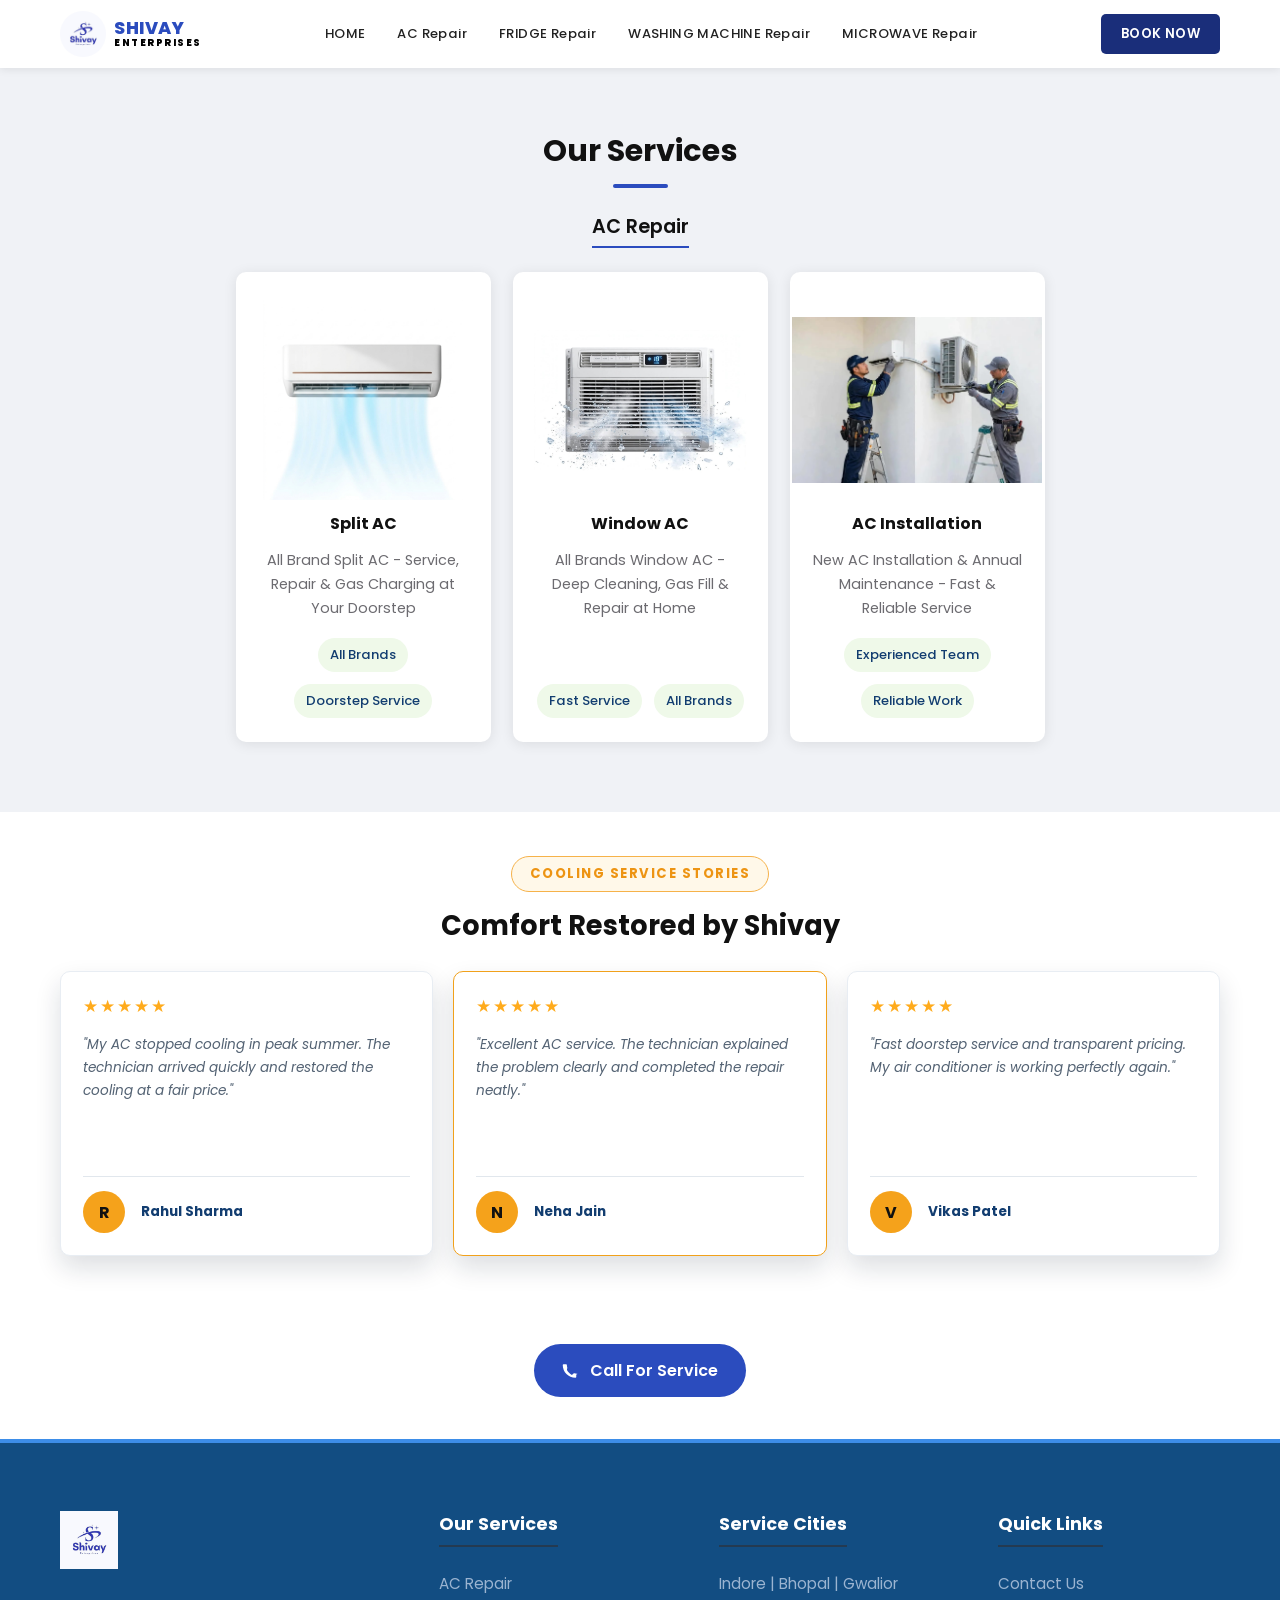
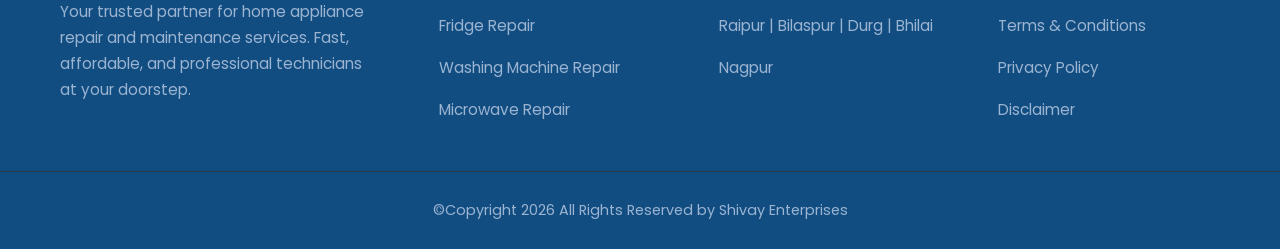
==== ac.html @ 9625d2f8 "fix-page content" ====
<!DOCTYPE html>
<html lang="en">
<head>
  <meta charset="UTF-8" />
  <meta name="viewport" content="width=device-width, initial-scale=1.0" />
  <meta name="description" content="Professional AC repair, service, installation, and maintenance by Shivay Enterprises." />
  <title>AC Repair Service | Shivay Enterprises</title>
  <link rel="preconnect" href="https://fonts.googleapis.com" />
  <link rel="preconnect" href="https://fonts.gstatic.com" crossorigin />
  <link href="https://fonts.googleapis.com/css2?family=Poppins:wght@400;500;600;700;800&display=swap" rel="stylesheet" />
  <link rel="stylesheet" href="css/style.css" />
  <link rel="stylesheet" href="css/ac.css" />
</head>
<body>
  <header class="header" id="mainHeader">
    <div class="container header__inner">
      <a href="index.html" class="logo">
        <img src="images/logo.jpg" alt="Shivay Enterprises Logo" class="logo__img" onerror="this.style.display='none';this.nextElementSibling.style.display='flex'" />
        <div class="logo__fallback">S</div>
        <div class="logo__text">
          <span class="logo__name">SHIVAY</span>
          <span class="logo__sub">ENTERPRISES</span>
        </div>
      </a>

      <nav class="nav" id="desktopNav">
        <a href="index.html" class="nav__link">HOME</a>
        <a href="ac.html" class="nav__link">AC Repair</a>
        <a href="fridge.html" class="nav__link">FRIDGE Repair</a>
        <a href="washing-machine.html" class="nav__link">WASHING MACHINE Repair</a>
        <a href="microwave.html" class="nav__link">MICROWAVE Repair</a>
      </nav>

      <a href="tel:+919039470978" class="btn-booknow">BOOK NOW</a>

      <button class="hamburger" id="hamburger" aria-label="Open menu">
        <span></span><span></span><span></span>
      </button>
    </div>

    <div class="mobile-menu" id="mobileMenu">
      <a href="index.html" class="mobile-menu__link">HOME</a>
      <a href="ac.html" class="mobile-menu__link">AC Repair</a>
      <a href="fridge.html" class="mobile-menu__link">FRIDGE Repair</a>
      <a href="washing-machine.html" class="mobile-menu__link">WASHING MACHINE Repair</a>
      <a href="microwave.html" class="mobile-menu__link">MICROWAVE Repair</a>
      <a href="tel:+919039470978" class="btn-booknow mobile-menu__btn">BOOK NOW</a>
    </div>
  </header>

  <main>
    <section class="washing-machine-page">
      <h1 class="section-title">Our Services</h1>
      <div class="section-line"></div>
      <p class="ac-service-label">AC Repair</p>
      <div class="washing-machine-page__grid">
        <article class="wm-card">
          <div class="wm-card__image-wrap"><img src="images/ac.png" alt="Split AC repair" /></div>
          <h2>Split AC</h2>
          <p>All Brand Split AC - Service, Repair &amp; Gas Charging at Your Doorstep</p>
          <div class="wm-card__tags"><span>All Brands</span><span>Doorstep Service</span></div>
        </article>
        <article class="wm-card">
          <div class="wm-card__image-wrap"><img src="images/640deec1-3bff-4956-a9e1-66981f9d1382.jpg" alt="Window AC repair" /></div>
          <h2>Window AC</h2>
          <p>All Brands Window AC - Deep Cleaning, Gas Fill &amp; Repair at Home</p>
          <div class="wm-card__tags"><span>Fast Service</span><span>All Brands</span></div>
        </article>
        <article class="wm-card">
          <div class="wm-card__image-wrap"><img src="images/aa50a046-f941-4d55-bd21-cc56833b558d.jpg" alt="AC installation technician" /></div>
          <h2>AC Installation</h2>
          <p>New AC Installation &amp; Annual Maintenance - Fast &amp; Reliable Service</p>
          <div class="wm-card__tags"><span>Experienced Team</span><span>Reliable Work</span></div>
        </article>
      </div>
      <div class="washing-machine-page__cta">
        <a href="tel:+919039470978" class="washing-machine-page__button"><svg viewBox="0 0 24 24" aria-hidden="true"><path d="M6.62 10.79c1.44 2.83 3.76 5.14 6.59 6.59l2.2-2.2c.27-.27.67-.36 1.02-.24 1.12.37 2.33.57 3.57.57.55 0 1 .45 1 1V20c0 .55-.45 1-1 1-9.39 0-17-7.61-17-17 0-.55.45-1 1-1h3.5c.55 0 1 .45 1 1 0 1.25.2 2.45.57 3.57.11.35.03.74-.25 1.02l-2.2 2.2z"/></svg>Call For Service</a>
      </div>
    </section>
  </main>

  <section class="reviews" id="reviews">
    <div class="container">
      <p class="reviews__badge">COOLING SERVICE STORIES</p>
      <h2 class="reviews__heading">Comfort Restored by Shivay</h2>
      <div class="reviews__grid">
        <article class="review-card">
          <div class="review-card__stars">★★★★★</div>
          <p class="review-card__text">"My AC stopped cooling in peak summer. The technician arrived quickly and restored the cooling at a fair price."</p>
          <div class="review-card__customer"><div class="review-card__avatar">R</div><p>Rahul Sharma</p></div>
        </article>
        <article class="review-card review-card--featured">
          <div class="review-card__stars">★★★★★</div>
          <p class="review-card__text">"Excellent AC service. The technician explained the problem clearly and completed the repair neatly."</p>
          <div class="review-card__customer"><div class="review-card__avatar">N</div><p>Neha Jain</p></div>
        </article>
        <article class="review-card">
          <div class="review-card__stars">★★★★★</div>
          <p class="review-card__text">"Fast doorstep service and transparent pricing. My air conditioner is working perfectly again."</p>
          <div class="review-card__customer"><div class="review-card__avatar">V</div><p>Vikas Patel</p></div>
        </article>
      </div>
    </div>
  </section>

  <div class="washing-machine-page__cta">
    <a href="tel:+919039470978" class="washing-machine-page__button"><svg viewBox="0 0 24 24" aria-hidden="true"><path d="M6.62 10.79c1.44 2.83 3.76 5.14 6.59 6.59l2.2-2.2c.27-.27.67-.36 1.02-.24 1.12.37 2.33.57 3.57.57.55 0 1 .45-1 1V20c0 .55-.45 1-1 1-9.39 0-17-7.61-17-17 0-.55.45-1 1-1h3.5c.55 0 1 .45 1 1 0 1.25.2 2.45.57 3.57.11.35.03.74-.25 1.02z"/></svg>Call For Service</a>
  </div>

  <section class="contact" id="contact">
    <div class="container">
      <div class="contact__grid">
        <div class="contact__brand">
          <img src="images/logo.jpg" alt="Shivay Enterprises" class="contact__logo" />
          <p>Your trusted partner for home appliance repair and maintenance services. Fast, affordable, and professional technicians at your doorstep.</p>
        </div>
        <div class="contact__column">
          <h2>Our Services</h2>
          <a href="ac.html">AC Repair</a>
          <a href="index.html#fridge-repair">Fridge Repair</a>
          <a href="index.html#washing-machine-repair">Washing Machine Repair</a>
          <a href="index.html#microwave-repair">Microwave Repair</a>
        </div>
        <div class="contact__column">
          <h2>Service Cities</h2>
          <p>Indore | Bhopal | Gwalior</p>
          <p class="contact__cities">Raipur | Bilaspur | Durg | Bhilai</p>
          <p>Nagpur</p>
        </div>
        <div class="contact__column">
          <h2>Quick Links</h2>
          <a href="tel:+919039470978">Contact Us</a>
          <a href="terms.html">Terms &amp; Conditions</a>
          <a href="privacy.html">Privacy Policy</a>
          <a href="disclaimer.html">Disclaimer</a>
        </div>
      </div>
    </div>
  </section>

  <footer class="footer"><div class="container"><p class="footer__copy">&copy;Copyright 2026 All Rights Reserved by Shivay Enterprises</p></div></footer>

  <div class="sticky-callbar"><a href="tel:+919039470978" class="sticky-callbar__button"><svg viewBox="0 0 24 24" aria-hidden="true"><path d="M6.62 10.79c1.44 2.83 3.76 5.14 6.59 6.59l2.2-2.2c.27-.27.67-.36 1.02-.24 1.12.37 2.33.57 3.57.57.55 0 1 .45 1 1V20c0 .55-.45 1-1 1C8.61 21 3 15.39 3 8.5c0-.55.45-1 1-1h3.5c.55 0 1 .45 1 1 0 1.25.2 2.45.57 3.57.11.35.03.74-.25 1.02z"/></svg>Call Now</a></div>

  <script src="js/script.js"></script>
</body>
</html>
---- css/style.css ----
@import url('https://fonts.googleapis.com/css2?family=Poppins:wght@300;400;500;600;700;800&display=swap');

* {
  box-sizing: border-box;
  margin: 0;
  padding: 0;
}

html {
  scroll-behavior: smooth;
}

body {
  font-family: 'Poppins', sans-serif;
  color: #222;
  background: #fff;
}

a {
  text-decoration: none;
  color: inherit;
}

img {
  max-width: 100%;
  display: block;
}

.container {
  max-width: 1200px;
  margin: 0 auto;
  padding: 0 20px;
}

/* ========================
   HEADER
======================== */
.header {
  position: sticky;
  top: 0;
  z-index: 1000;
  background: #fff;
  box-shadow: 0 2px 8px rgba(0,0,0,0.08);
}

.header__inner {
  display: flex;
  align-items: center;
  justify-content: space-between;
  height: 68px;
}

/* Logo */
.logo {
  display: flex;
  align-items: center;
  gap: 8px;
}

.logo__img {
  width: 46px;
  height: 46px;
  border-radius: 50%;
  object-fit: contain;
}

.logo__fallback {
  display: none;
  width: 46px;
  height: 46px;
  border-radius: 50%;
  background: #2b4cbe;
  color: #fff;
  font-size: 22px;
  font-weight: 800;
  align-items: center;
  justify-content: center;
  flex-shrink: 0;
}

.logo__text {
  display: flex;
  flex-direction: column;
  line-height: 1.1;
}

.logo__name {
  font-size: 1.1rem;
  font-weight: 800;
  color: #2b4cbe;
  letter-spacing: 0.5px;
}

.logo__sub {
  font-size: 0.6rem;
  font-weight: 800;
  color: #000;
  letter-spacing: 1.5px;
}

/* Desktop Nav */
.nav {
  display: flex;
  align-items: center;
  gap: 4px;
}

.nav__link {
  font-size: 0.82rem;
  font-weight: 500;
  color: #222;
  padding: 8px 14px;
  letter-spacing: 0.4px;
}

.nav__link:hover {
  color: #2b4cbe;
}

/* Book Now Button */
.btn-booknow {
  background: #1a2e7a;
  color: #fff;
  font-size: 0.82rem;
  font-weight: 600;
  padding: 10px 20px;
  border-radius: 5px;
  letter-spacing: 0.4px;
  white-space: nowrap;
  transition: background 0.2s;
}

.btn-booknow:hover {
  background: #142265;
}

/* Hamburger */
.hamburger {
  display: none;
  flex-direction: column;
  gap: 5px;
  background: none;
  border: none;
  cursor: pointer;
  padding: 4px;
}

.hamburger span {
  display: block;
  width: 24px;
  height: 2px;
  background: #222;
  border-radius: 2px;
  transition: all 0.3s;
}

.hamburger.active span:nth-child(1) { transform: translateY(7px) rotate(45deg); }
.hamburger.active span:nth-child(2) { opacity: 0; }
.hamburger.active span:nth-child(3) { transform: translateY(-7px) rotate(-45deg); }

/* Mobile Menu */
.mobile-menu {
  display: none;
  flex-direction: column;
  gap: 2px;
  padding: 14px 20px 18px;
  border-top: 2px solid #2b4cbe;
  background: #fff;
}

.mobile-menu.open {
  display: flex;
}

.mobile-menu__link {
  font-size: 0.9rem;
  font-weight: 500;
  color: #222;
  padding: 10px 12px;
  border-radius: 5px;
  letter-spacing: 0.4px;
}

.mobile-menu__link:hover {
  background: rgba(43,76,190,0.07);
  color: #2b4cbe;
}

.mobile-menu__btn {
  margin-top: 8px;
  text-align: center;
  display: block;
  width: 100%;
}

/* ========================
   SECTION TITLE & LINE
======================== */
.section-title {
  font-size: 1.9rem;
  font-weight: 700;
  text-align: center;
  color: #111;
  margin-bottom: 10px;
}

.section-title--white {
  color: #fff;
}

.section-line {
  width: 55px;
  height: 4px;
  background: #2b4cbe;
  margin: 0 auto 48px;
  border-radius: 2px;
}

.section-line--white {
  background: #fff;
}

/* ========================
   SERVICES SECTION
======================== */
.services {
  background: #f0f2f6;
  padding: 60px 0 70px;
}

.services__grid {
  display: flex;
  flex-wrap: wrap;
  justify-content: center;
  gap: 22px;
}

/* Service Card */
.service-card {
  background: #fff;
  border-radius: 10px;
  box-shadow: 0 2px 14px rgba(0,0,0,0.09);
  padding: 28px 22px 24px;
  display: flex;
  flex-direction: column;
  align-items: center;
  text-align: center;
  width: 255px;
}

.service-card__img-wrap {
  width: 250px;
  height: 200px;
  display: flex;
  align-items: center;
  justify-content: center;
  margin-bottom: 14px;
  overflow: hidden;
}

.service-card__img {
  width: 100%;
  height: 100%;
  object-fit: contain;
}

.service-card__name {
  font-size: 1rem;
  font-weight: 700;
  color: #111;
  margin-bottom: 16px;
}

/* Call For Service Button */
.btn-call {
  display: inline-flex;
  align-items: center;
  gap: 7px;
  background: #2b4cbe;
  color: #fff;
  font-size: 0.8rem;
  font-weight: 600;
  padding: 9px 20px;
  border-radius: 50px;
  transition: background 0.2s;
}

.btn-call svg {
  width: 13px;
  height: 13px;
  fill: #fff;
  flex-shrink: 0;
}

.btn-call:hover {
  background: #1e3a9f;
}

/* ========================
   ABOUT SECTION
======================== */
.about {
  background: #f8fafc;
  padding: 46px 0;
}

.about__inner {
  display: grid;
  grid-template-columns: minmax(0, 1.15fr) minmax(420px, 1fr);
  align-items: center;
  gap: 58px;
}

.about__eyebrow {
  display: inline-block;
  background: #eff9e9;
  color: #ff4148;
  font-size: 0.85rem;
  font-weight: 700;
  letter-spacing: 0.5px;
  padding: 8px 18px;
  border-radius: 30px;
  margin-bottom: 30px;
}

.about__title {
  max-width: 620px;
  color: #101b33;
  font-size: 1.75rem;
  line-height: 1.12;
  margin-bottom: 22px;
}

.about__list {
  list-style: none;
  display: grid;
  gap: 13px;
  color: #17345c;
  font-size: 0.92rem;
}

.about__list li {
  display: flex;
  align-items: center;
  gap: 18px;
}

.about__list li:first-letter {
  color: #45ce8a;
}

.about__stats {
  display: grid;
  grid-template-columns: repeat(2, minmax(0, 1fr));
  gap: 18px;
}

.about__stat {
  min-height: 260px;
  background: #fff;
  border-radius: 18px;
  box-shadow: 0 18px 32px rgba(16,27,51,0.08);
  padding: 30px 18px 24px;
  text-align: center;
}

.about__stat-icon {
  font-size: 2rem;
  line-height: 1;
  margin-bottom: 17px;
}

.about__stat h3 {
  color: #2b4cbe;
  font-size: 1.4rem;
  margin-bottom: 14px;
}

.about__stat p {
  color: #69717f;
  font-size: 0.85rem;
  line-height: 1.65;
}

/* ========================
   WHY CHOOSE US
======================== */
.why-choose {
  background: #fff;
  padding: 58px 0 66px;
  text-align: center;
}

.why-choose__grid {
  display: grid;
  grid-template-columns: repeat(4, minmax(0, 1fr));
  gap: 24px;
  justify-content: start;
  margin-top: 42px;
}

.feature {
  min-height: 280px;
  background: #fff;
  border-radius: 10px;
  box-shadow: 0 10px 25px rgba(16,27,51,0.09);
  text-align: center;
  padding: 38px 20px 26px;
}

.feature__icon {
  font-size: 2.7rem;
  line-height: 1;
  margin: 0 auto 28px;
}

.feature__title {
  font-size: 1.05rem;
  font-weight: 700;
  color: #123d70;
  margin-bottom: 18px;
}

.feature__text {
  font-size: 0.95rem;
  color: #6c6b70;
  line-height: 1.65;
}

.why-choose__badge {
  display: inline-block;
  margin-bottom: 18px;
  padding: 8px 20px;
  border-radius: 24px;
  background: #eff9e9;
  color: #ff4148;
  font-size: 0.85rem;
  font-weight: 700;
  letter-spacing: 0.4px;
}

.why-choose__heading {
  color: #111;
  font-size: 2rem;
  line-height: 1.2;
  margin-bottom: 14px;
}

.why-choose__description {
  color: #6c6b70;
  font-size: 1rem;
  line-height: 1.6;
}

/* ========================
   CUSTOMER REVIEWS
======================== */
.reviews {
  background: #fff;
  padding: 44px 0 52px;
  text-align: center;
}

.reviews__badge {
  display: inline-block;
  margin-bottom: 18px;
  padding: 7px 18px;
  border: 1px solid #f6b24a;
  border-radius: 24px;
  background: #fff8e9;
  color: #ed9413;
  font-size: 0.82rem;
  font-weight: 700;
  letter-spacing: 1.5px;
}

.reviews__heading {
  color: #111;
  font-size: 1.7rem;
  line-height: 1.2;
  margin-bottom: 28px;
}

.reviews__grid {
  display: grid;
  grid-template-columns: repeat(3, minmax(0, 1fr));
  gap: 20px;
  text-align: left;
}

.review-card {
  min-height: 285px;
  display: flex;
  flex-direction: column;
  background: #fff;
  border: 1px solid #e8edf3;
  border-radius: 10px;
  box-shadow: 0 12px 26px rgba(16,27,51,0.14);
  padding: 26px 22px 22px;
}

.review-card--featured {
  border-color: #f1a11b;
}

.review-card__stars {
  color: #ffab1c;
  font-size: 1.05rem;
  letter-spacing: 2px;
  line-height: 1;
  margin-bottom: 18px;
}

.review-card__text {
  flex: 1;
  color: #536273;
  font-size: 0.85rem;
  font-style: italic;
  line-height: 1.7;
  margin: 0;
}

.review-card__customer {
  display: flex;
  align-items: center;
  gap: 16px;
  border-top: 1px solid #e1e7ed;
  padding-top: 14px;
}

.review-card__avatar {
  width: 42px;
  height: 42px;
  display: flex;
  align-items: center;
  justify-content: center;
  flex-shrink: 0;
  border-radius: 50%;
  background: #f5a21b;
  color: #111;
  font-size: 1rem;
  font-weight: 700;
}

.review-card__customer p {
  color: #123d70;
  font-size: 0.85rem;
  font-weight: 700;
  margin: 0;
}

/* ========================
   CONTACT SECTION
======================== */
.contact {
  background: #124d82;
  border-top: 4px solid #3d8de8;
  padding: 68px 0 48px;
}

.contact__grid {
  display: grid;
  grid-template-columns: 1.45fr 1fr 1fr 1fr;
  gap: 58px;
  max-width: 1180px;
  margin: 0 auto;
}

.contact__brand,
.contact__column {
  display: flex;
  flex-direction: column;
}

.contact__brand {
  gap: 30px;
}

.contact__logo {
  width: 58px;
  height: 58px;
  object-fit: contain;
}

.contact__brand p,
.contact__column a,
.contact__column p {
  color: #9bb4d1;
  font-size: 0.95rem;
  line-height: 1.7;
  margin: 0;
}

.contact__brand p {
  max-width: 410px;
}

.contact__column {
  gap: 16px;
}

.contact__cities {
  white-space: nowrap;
}

.contact__column h2 {
  width: fit-content;
  color: #fff;
  font-size: 1.1rem;
  font-weight: 700;
  margin: 0 0 8px;
  padding-bottom: 8px;
  border-bottom: 2px solid #243a51;
}

.contact__column a:hover {
  color: #fff;
}

/* ========================
   FOOTER
======================== */
.footer {
  background: #124d82;
  border-top: 1px solid #26394c;
  padding: 28px 0;
  text-align: center;
}

.footer__copy {
  color: #9bb4d1;
  font-size: 0.9rem;
}

.footer__copy strong {
  color: #fff;
  font-weight: 600;
}

/* ========================
   FLOATING BUTTONS
======================== */
.sticky-callbar {
  display: none;
}

.floating-btns {
  position: fixed;
  right: 16px;
  bottom: 80px;
  display: flex;
  flex-direction: column;
  gap: 25px;
  z-index: 999;
}

.floating-btn {
  position: relative;
  width: 50px;
  height: 50px;
  border-radius: 50%;
  display: flex;
  align-items: center;
  justify-content: center;
  box-shadow: 0 3px 12px rgba(0,0,0,0.22);
  transition: transform 0.2s;
  animation: floating-icon-bob 1.4s ease-in-out infinite;
}

.floating-btn:hover {
  transform: scale(1.08);
}

.floating-btn--call {
  background: #20d366;
}

.floating-btn--whatsapp {
  background: #25d366;
  box-shadow: 0 3px 12px rgba(0,0,0,0.22);
}

.floating-btn::before {
  content: '';
  position: absolute;
  inset: -6px;
  border: 2px solid rgba(32,211,102,0.65);
  border-radius: 50%;
  animation: floating-wave 1.6s ease-out infinite;
  pointer-events: none;
}

.floating-btn svg {
  width: 24px;
  height: 24px;
  fill: #fff;
}

@keyframes floating-icon-bob {
  0%, 100% { transform: translateY(0); }
  50% { transform: translateY(-5px); }
}

@keyframes floating-wave {
  0% { opacity: 0.8; transform: scale(0.92); }
  70%, 100% { opacity: 0; transform: scale(1.35); }
}

/* ========================
   RESPONSIVE - TABLET
======================== */
@media (max-width: 900px) {
  .about__inner {
    grid-template-columns: 1fr;
  }

  .why-choose__grid {
    grid-template-columns: repeat(2, minmax(0, 1fr));
  }

  .reviews__grid {
    grid-template-columns: 1fr;
    max-width: 620px;
    margin: 0 auto;
  }

  .contact__grid {
    grid-template-columns: repeat(2, minmax(0, 1fr));
    gap: 40px 32px;
  }

  .services__grid {
    gap: 18px;
  }

  .service-card {
    width: 220px;
  }

  .service-card__img-wrap {
    width: 170px;
    height: 130px;
  }
}

/* ========================
   RESPONSIVE - MOBILE
======================== */
@media (max-width: 768px) {
  body {
    padding-bottom: 72px;
  }

  .floating-btns {
    display: none;
  }

  .sticky-callbar {
    position: fixed;
    right: 0;
    bottom: 0;
    left: 0;
    z-index: 1100;
    display: flex;
    justify-content: center;
    padding: 10px 14px;
    background: #fff;
    box-shadow: 0 -3px 14px rgba(16, 27, 51, 0.16);
  }

  .sticky-callbar__button {
    display: inline-flex;
    align-items: center;
    justify-content: center;
    gap: 8px;
    width: min(100%, 360px);
    min-height: 44px;
    border-radius: 999px;
    background: #2b4cbe;
    color: #fff;
    font-size: .86rem;
    font-weight: 700;
    box-shadow: 0 2px 8px rgba(16, 27, 51, 0.16);
  }

  .sticky-callbar__button svg {
    width: 16px;
    height: 16px;
    fill: currentColor;
  }

  .nav { display: none; }
  .btn-booknow { display: none; }
  .hamburger { display: flex; }

  .services__grid {
    flex-direction: column;
    align-items: center;
    gap: 18px;
  }

  .service-card {
    width: 100%;
    max-width: 340px;
  }

  .why-choose__grid {
    grid-template-columns: 1fr;
  }

  .feature {
    min-height: 250px;
  }

  .contact__grid {
    grid-template-columns: 1fr;
    gap: 30px;
  }

  .contact {
    padding: 50px 0 34px;
  }

  .section-title {
    font-size: 1.6rem;
  }

  .reviews {
    padding: 42px 0 52px;
  }

  .reviews__heading {
    font-size: 1.55rem;
    margin-bottom: 28px;
  }

  .review-card {
    min-height: 285px;
    padding: 28px 22px 24px;
  }

  .about {
    padding: 52px 0;
  }

  .about__title {
    font-size: 2rem;
  }

  .about__stats {
    grid-template-columns: 1fr;
  }

  .about__stat {
    min-height: auto;
  }
}

@media (max-width: 480px) {
  .container {
    padding: 0 14px;
  }

  .section-title {
    font-size: 1.4rem;
  }

}
---- css/ac.css ----
* { box-sizing: border-box; margin: 0; padding: 0; }
html { scroll-behavior: smooth; }
body { background: #fff; color: #10223e; font-family: 'Poppins', sans-serif; }
a { color: inherit; text-decoration: none; }
img { display: block; max-width: 100%; }
.ac-container { width: min(1160px, calc(100% - 40px)); margin: 0 auto; }
.ac-header { background: #fff; border-bottom: 1px solid #e9eef4; position: sticky; top: 0; z-index: 10; }
.ac-header__inner { align-items: center; display: flex; gap: 26px; min-height: 70px; }
.ac-logo { align-items: center; color: #124d82; display: flex; font-size: 1rem; font-weight: 800; gap: 10px; letter-spacing: .6px; margin-right: auto; }
.ac-logo img { border-radius: 50%; height: 42px; object-fit: contain; width: 42px; }
.ac-logo small { color: #7b8796; display: block; font-size: .48rem; letter-spacing: 1.5px; }
.ac-header__home { color: #536273; font-size: .9rem; font-weight: 500; }
.ac-header__call, .ac-button { border-radius: 5px; font-weight: 700; transition: transform .2s, background .2s; }
.ac-header__call { background: #124d82; color: #fff; font-size: .85rem; padding: 10px 18px; }
.ac-header__call:hover, .ac-button:hover { transform: translateY(-2px); }
.washing-machine-page {
  background: #f0f2f6;
  padding: 60px 20px 70px;
}

.washing-machine-page__title {
  color: #111;
  display: table;
  font-size: 1.9rem;
  font-weight: 700;
  line-height: 1.2;
  margin: 0 auto 48px;
  max-width: 900px;
  text-align: center;
}

.washing-machine-page__title::after {
  background: #2b4cbe;
  border-radius: 2px;
  content: '';
  display: block;
  height: 4px;
  margin: 10px auto 0;
  width: 55px;
}

.washing-machine-page__grid {
  display: flex;
  flex-wrap: wrap;
  justify-content: center;
  gap: 22px;
}

.ac-service-label {
  display: table;
  color: #111;
  font-size: 1.2rem;
  font-weight: 600;
  margin: -24px auto 24px;
  text-align: center;
  border-bottom: 2px solid #2b4cbe;
  padding-bottom: 5px;
}

.wm-card {
  background: #fff;
  border-radius: 10px;
  box-shadow: 0 2px 14px rgba(0,0,0,0.09);
  display: flex;
  flex-direction: column;
  align-items: center;
  padding: 28px 22px 24px;
  text-align: center;
  width: 255px;
}

.wm-card__image-wrap {
  width: 250px;
  height: 200px;
  display: flex;
  align-items: center;
  justify-content: center;
  margin-bottom: 14px;
  overflow: hidden;
}

.wm-card__image-wrap img {
  width: 100%;
  height: 100%;
  object-fit: contain;
}

.wm-card h2 {
  color: #111;
  font-size: 1rem;
  font-weight: 700;
  line-height: 1.2;
  margin-bottom: 16px;
}

.wm-card p {
  color: #6c6b70;
  font-size: .9rem;
  line-height: 1.65;
  margin: 0 auto 18px;
  max-width: 300px;
}

.wm-card__tags {
  display: flex;
  justify-content: center;
  flex-wrap: wrap;
  gap: 12px;
  margin-top: auto;
}

.wm-card__tags span {
  background: #eff9e9;
  color: #123d70;
  border-radius: 999px;
  padding: 7px 12px;
  font-size: .82rem;
  font-weight: 500;
}

.washing-machine-page__cta {
  display: flex;
  justify-content: center;
  margin-top: 36px;
  margin-bottom: 42px;
}

.washing-machine-page > .washing-machine-page__cta {
  display: none;
}

.washing-machine-page__button {
  display: inline-flex;
  align-items: center;
  justify-content: center;
  gap: 10px;
  background: #2b4cbe;
  color: #fff;
  border-radius: 999px;
  padding: 14px 28px;
  font-size: 1rem;
  font-weight: 600;
  box-shadow: none;
}

.washing-machine-page__button svg {
  width: 18px;
  height: 18px;
  fill: #fff;
}

@media (max-width: 900px) {
  .washing-machine-page__grid {
    gap: 18px;
  }

  .wm-card {
    width: 220px;
  }

  .wm-card__image-wrap {
    width: 170px;
    height: 130px;
  }
}

@media (max-width: 600px) {
  .washing-machine-page {
    padding: 52px 14px 58px;
  }

  .washing-machine-page__title {
    font-size: 1.6rem;
    margin-bottom: 36px;
  }

  .washing-machine-page__grid {
    gap: 16px;
  }

  .wm-card {
    width: 100%;
    max-width: 340px;
    padding: 16px 14px 18px;
  }

  .wm-card__image-wrap {
    width: 170px;
    height: 130px;
    margin-bottom: 14px;
  }

  .wm-card__image-wrap img {
    width: 100%;
    height: 100%;
  }

  .wm-card h2 {
    font-size: 1rem;
  }

  .wm-card p {
    font-size: .95rem;
  }

  .wm-card__tags {
    gap: 8px;
  }

  .wm-card__tags span {
    padding: 7px 12px;
    font-size: .82rem;
  }

  .washing-machine-page__cta {
    margin-top: 24px;
  }

  .washing-machine-page__button {
    width: 100%;
    max-width: 280px;
  }
}

.ac-hero { background: linear-gradient(120deg, #f2f8ff, #fff); padding: 82px 0 88px; }
.ac-hero__inner { align-items: center; display: grid; gap: 64px; grid-template-columns: 1fr 1fr; }
.ac-eyebrow { color: #e99016; font-size: .78rem; font-weight: 800; letter-spacing: 1.5px; margin-bottom: 15px; }
.ac-hero h1 { color: #10223e; font-size: clamp(2.2rem, 4vw, 4rem); line-height: 1.08; max-width: 620px; }
.ac-hero__lead { color: #5e6d7e; font-size: 1.05rem; line-height: 1.75; margin: 22px 0 28px; max-width: 540px; }
.ac-actions { display: flex; flex-wrap: wrap; gap: 12px; }
.ac-button { display: inline-block; font-size: .9rem; padding: 13px 21px; }
.ac-button--primary { background: #124d82; color: #fff; }
.ac-button--secondary { border: 1px solid #20b968; color: #138a4d; }
.ac-trust { color: #617084; display: flex; flex-wrap: wrap; font-size: .77rem; gap: 12px; margin-top: 24px; }
.ac-trust span { color: #20a864; font-weight: 800; }
.ac-hero__visual { position: relative; }
.ac-hero__visual img { border-radius: 14px; box-shadow: 0 18px 40px rgba(16,34,62,.18); height: 430px; object-fit: cover; width: 100%; }
.ac-hero__badge { align-items: center; background: #f5a21b; border-radius: 8px; bottom: -18px; color: #10223e; display: flex; gap: 10px; padding: 13px 18px; position: absolute; right: 22px; }
.ac-hero__badge strong { font-size: 1.45rem; }
.ac-hero__badge span { font-size: .75rem; font-weight: 600; }
.ac-section { padding: 84px 0; }
.ac-section--white, .ac-gallery { background: #fff; }
.ac-section--tint { background: #f5f9fd; }
.ac-section__heading { margin: 0 auto 40px; max-width: 650px; text-align: center; }
.ac-section__heading h2, .ac-split__copy h2, .ac-cta h2 { color: #10223e; font-size: 2.1rem; line-height: 1.2; }
.ac-section__heading > p:last-child, .ac-split__copy > p { color: #657386; line-height: 1.7; margin-top: 15px; }
.ac-service-grid { display: grid; gap: 20px; grid-template-columns: repeat(4, 1fr); }
.ac-service-card { border: 1px solid #e2eaf2; border-radius: 9px; padding: 28px 22px; text-align: center; transition: box-shadow .25s, transform .25s; }
.ac-service-card:hover { box-shadow: 0 12px 28px rgba(16,34,62,.12); transform: translateY(-5px); }
.ac-service-card span { font-size: 2rem; }
.ac-service-card h3 { color: #124d82; font-size: 1.05rem; margin: 18px 0 10px; }
.ac-service-card p { color: #697789; font-size: .86rem; line-height: 1.65; }
.ac-split { align-items: center; display: grid; gap: 62px; grid-template-columns: 1fr 1fr; }
.ac-split__image img { border-radius: 12px; height: 400px; object-fit: cover; width: 100%; }
.ac-split__copy ul { color: #42546a; display: grid; gap: 12px; list-style: none; margin: 24px 0 28px; }
.ac-split__copy li::before { color: #1fb66a; content: '✓'; font-weight: 800; margin-right: 10px; }
.ac-gallery { padding: 84px 0; }
.ac-gallery__grid { display: grid; gap: 20px; grid-template-columns: repeat(2, 1fr); }
.ac-gallery__grid img { border-radius: 10px; height: 320px; object-fit: cover; width: 100%; }
.ac-cta { background: #124d82; color: #fff; padding: 70px 0; text-align: center; }
.ac-cta h2 { color: #fff; }
.ac-cta p { color: #d8e6f4; margin: 12px 0 24px; }
.ac-button--light { background: #f5a21b; color: #10223e; }
.ac-footer { background: #0e3e6a; color: #bcd0e4; font-size: .85rem; padding: 20px 0; }
.ac-footer .ac-container { align-items: center; display: flex; justify-content: space-between; }
.ac-footer a { color: #fff; }
@media (max-width: 900px) { .ac-hero__inner, .ac-split { gap: 36px; grid-template-columns: 1fr; } .ac-hero__visual { max-width: 680px; } .ac-service-grid { grid-template-columns: repeat(2, 1fr); } }
@media (max-width: 600px) { .ac-container { width: min(100% - 28px, 520px); } .ac-header__home { display: none; } .ac-header__inner { min-height: 62px; } .ac-hero { padding: 54px 0 68px; } .ac-hero h1 { font-size: 2.25rem; } .ac-hero__visual img { height: 280px; } .ac-section, .ac-gallery { padding: 58px 0; } .ac-section__heading h2, .ac-split__copy h2, .ac-cta h2 { font-size: 1.7rem; } .ac-service-grid, .ac-gallery__grid { grid-template-columns: 1fr; } .ac-gallery__grid img { height: 250px; } .ac-footer .ac-container { align-items: flex-start; flex-direction: column; gap: 8px; } }
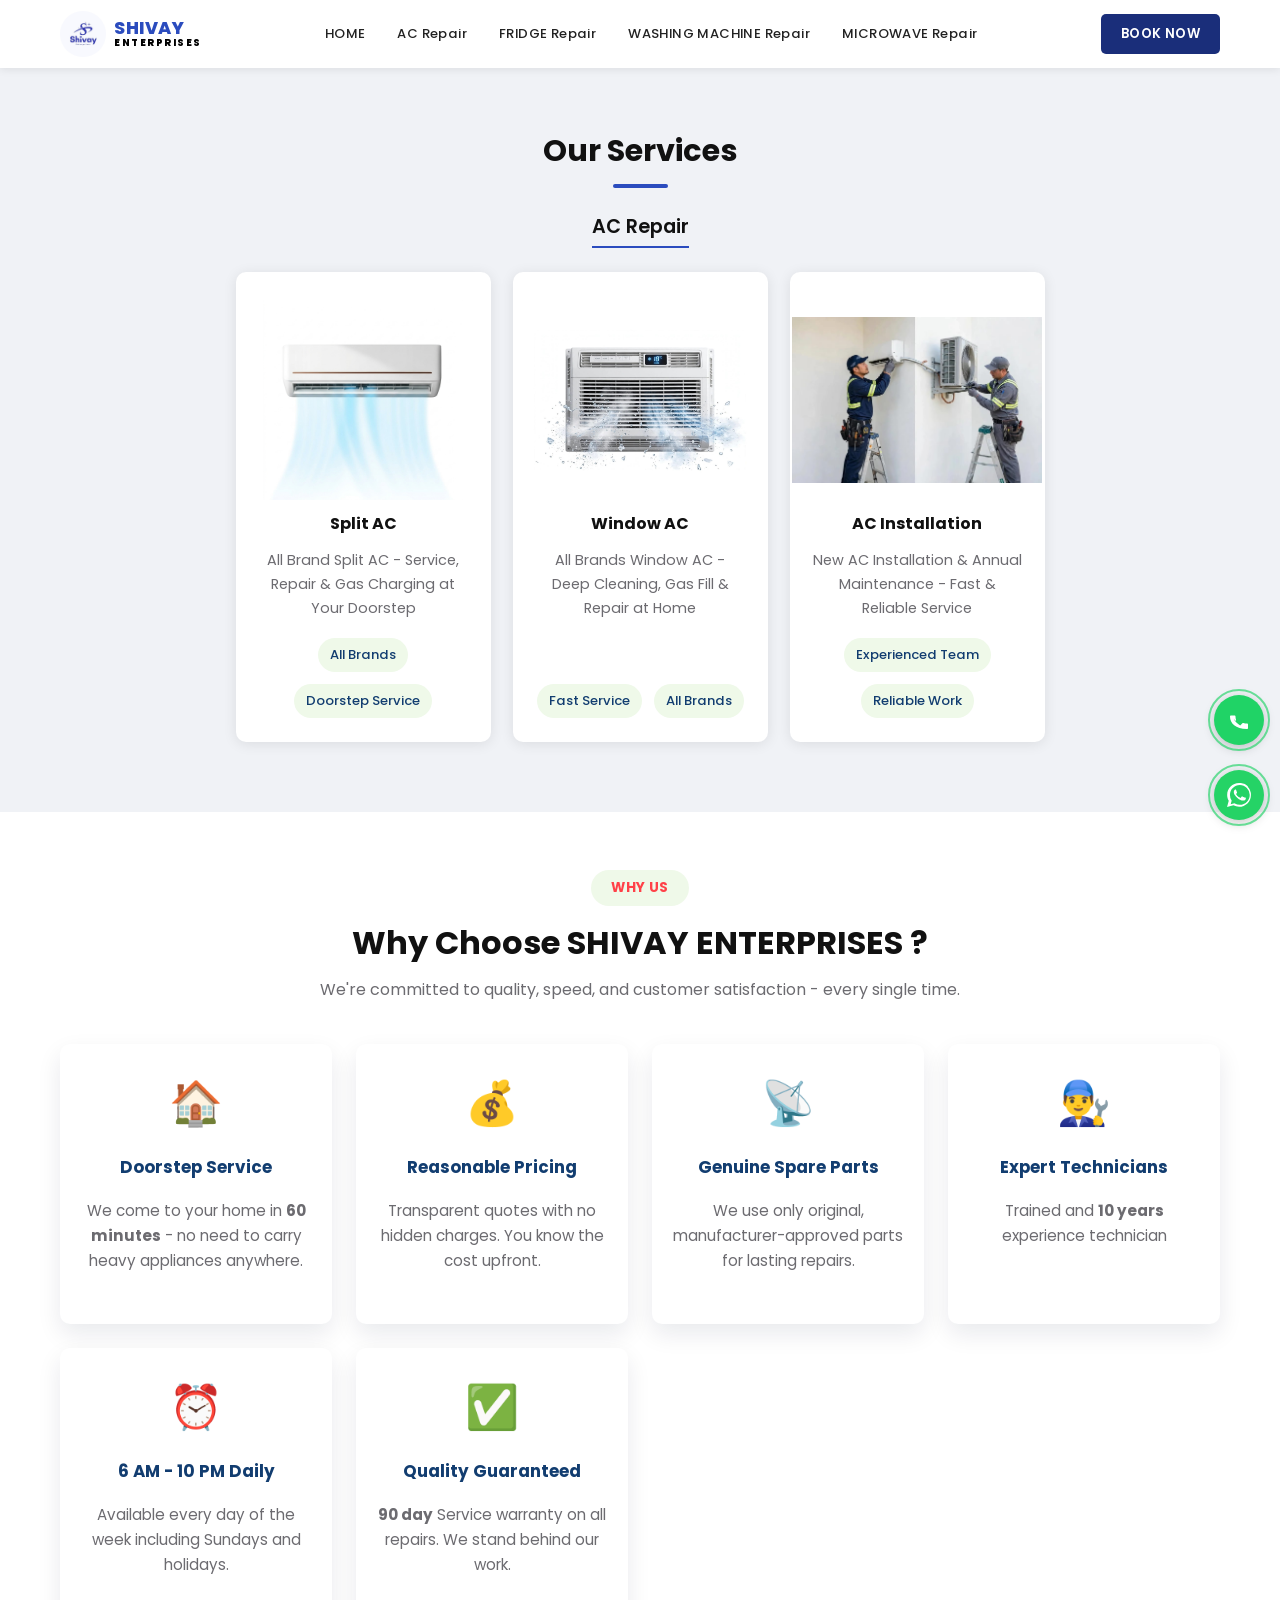
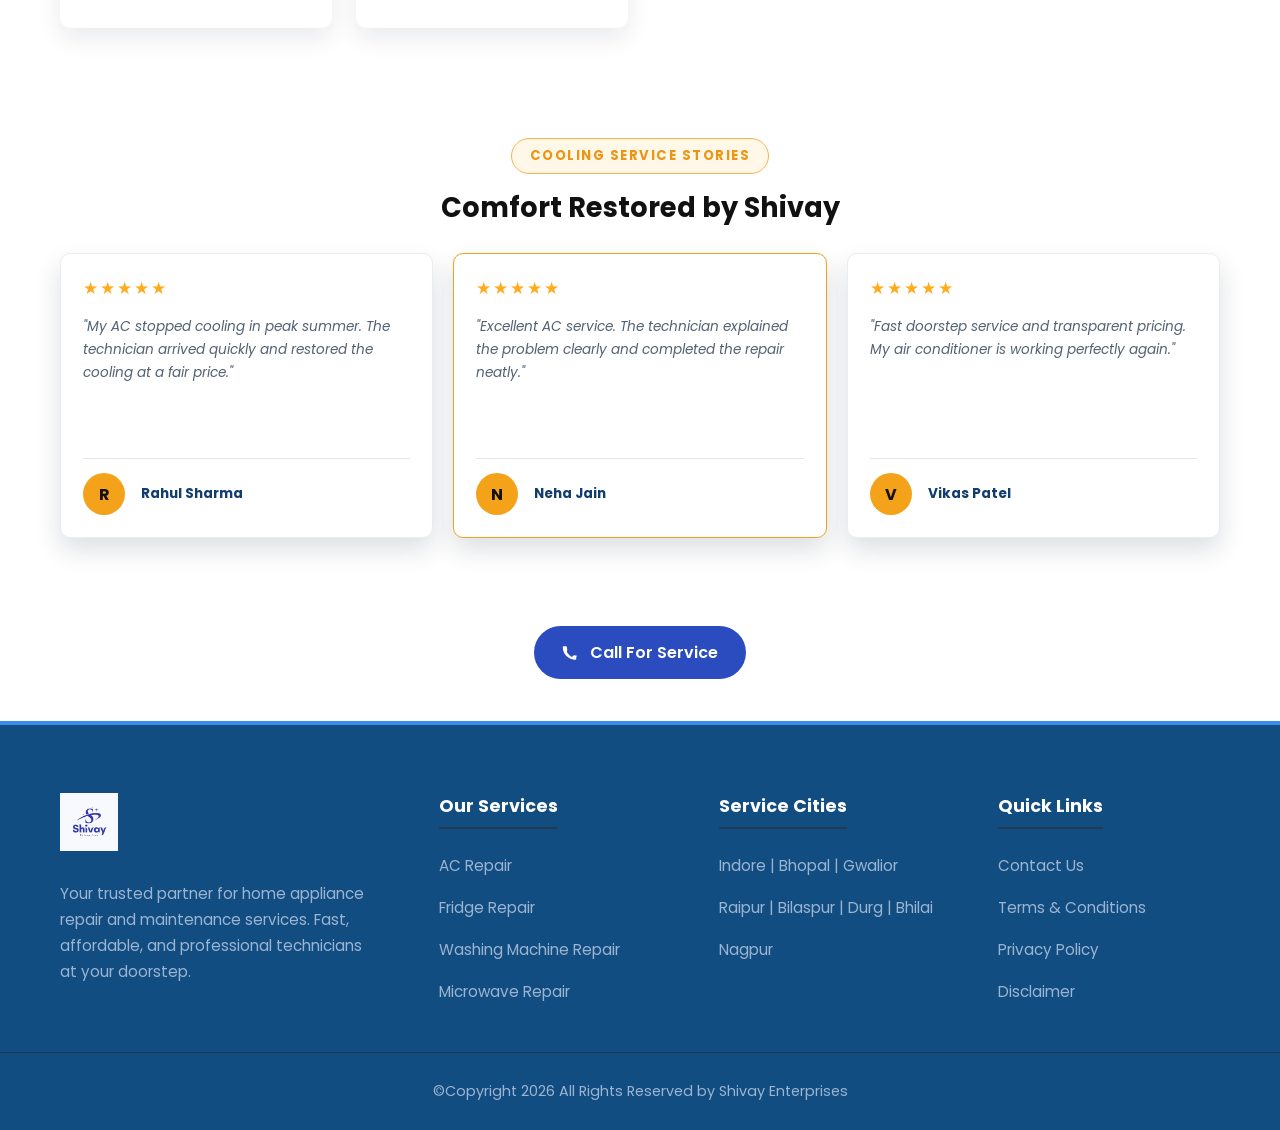
==== commit 181ee0ba: "fix - logo" ====
--- a/ac.html
+++ b/ac.html
@@ -79,6 +79,22 @@
     </section>
   </main>
 
+  <section class="why-choose" id="why-choose">
+    <div class="container">
+      <p class="why-choose__badge">WHY US</p>
+      <h2 class="why-choose__heading">Why Choose SHIVAY ENTERPRISES ?</h2>
+      <p class="why-choose__description">We're committed to quality, speed, and customer satisfaction - every single time.</p>
+      <div class="why-choose__grid">
+        <article class="feature"><div class="feature__icon">&#127968;</div><h3 class="feature__title">Doorstep Service</h3><p class="feature__text">We come to your home in <strong>60 minutes</strong> - no need to carry heavy appliances anywhere.</p></article>
+        <article class="feature"><div class="feature__icon">&#128176;</div><h3 class="feature__title">Reasonable Pricing</h3><p class="feature__text">Transparent quotes with no hidden charges. You know the cost upfront.</p></article>
+        <article class="feature"><div class="feature__icon">&#128225;</div><h3 class="feature__title">Genuine Spare Parts</h3><p class="feature__text">We use only original, manufacturer-approved parts for lasting repairs.</p></article>
+        <article class="feature"><div class="feature__icon">&#128104;&#8205;&#128295;</div><h3 class="feature__title">Expert Technicians</h3><p class="feature__text">Trained and <strong>10 years</strong> experience technician</p></article>
+        <article class="feature"><div class="feature__icon">&#9200;</div><h3 class="feature__title">6 AM - 10 PM Daily</h3><p class="feature__text">Available every day of the week including Sundays and holidays.</p></article>
+        <article class="feature"><div class="feature__icon">&#9989;</div><h3 class="feature__title">Quality Guaranteed</h3><p class="feature__text"><strong>90 day</strong> Service warranty on all repairs. We stand behind our work.</p></article>
+      </div>
+    </div>
+  </section>
+
   <section class="reviews" id="reviews">
     <div class="container">
       <p class="reviews__badge">COOLING SERVICE STORIES</p>
@@ -141,6 +157,10 @@
   <footer class="footer"><div class="container"><p class="footer__copy">&copy;Copyright 2026 All Rights Reserved by Shivay Enterprises</p></div></footer>
 
   <div class="sticky-callbar"><a href="tel:+919039470978" class="sticky-callbar__button"><svg viewBox="0 0 24 24" aria-hidden="true"><path d="M6.62 10.79c1.44 2.83 3.76 5.14 6.59 6.59l2.2-2.2c.27-.27.67-.36 1.02-.24 1.12.37 2.33.57 3.57.57.55 0 1 .45 1 1V20c0 .55-.45 1-1 1C8.61 21 3 15.39 3 8.5c0-.55.45-1 1-1h3.5c.55 0 1 .45 1 1 0 1.25.2 2.45.57 3.57.11.35.03.74-.25 1.02z"/></svg>Call Now</a></div>
+  <div class="floating-btns">
+    <a href="tel:+919039470978" class="floating-btn floating-btn--call" title="Call Us"><svg viewBox="0 0 24 24" aria-hidden="true"><path d="M6.62 10.79c1.44 2.83 3.76 5.14 6.59 6.59l2.2-2.2c.27-.27.67-.36 1.02-.24 1.12.37 2.33.57 3.57.57.55 0 1 .45 1 1V20c0 .55-.45 1-1 1C8.61 21 3 15.39 3 8.5c0-.55.45-1 1-1h3.5c.55 0 1 .45 1 1 0 1.25.2 2.45.57 3.57.11.35.03.74-.25 1.02z"/></svg></a>
+       <a href="https://wa.me/919039470978" class="floating-btn floating-btn--whatsapp" title="WhatsApp" target="_blank" rel="noopener"><svg viewBox="0 0 24 24" aria-hidden="true"><path d="M17.472 14.382c-.297-.149-1.758-.867-2.03-.967-.273-.099-.471-.148-.67.15-.197.297-.767.966-.94 1.164-.173.199-.347.223-.644.075-.297-.15-1.255-.463-2.39-1.475-.883-.788-1.48-1.761-1.653-2.059-.173-.297-.018-.458.13-.606.134-.133.298-.347.446-.52.149-.174.198-.298.298-.497.099-.198.05-.371-.025-.52-.075-.149-.669-1.612-.916-2.207-.242-.579-.487-.5-.669-.51-.173-.008-.371-.01-.57.372-.272.297-1.04 1.016-1.04 2.479 0 1.462 1.065 2.875 1.213 3.074.149.198 2.096 3.2 5.077 4.487.709.306 1.262.489 1.694.625.712.227 1.36.195 1.871.118.571-.085 1.758-.719 2.006-1.413.248-.694.248-1.289.173-1.413-.074-.124-.272-.198-.57-.347m-5.421 7.403h-.004a9.87 9.87 0 01-5.031-1.378l-.361-.214-3.741.982.998-3.648-.235-.374a9.86 9.86 0 01-1.51-5.26c.001-5.45 4.436-9.884 9.888-9.884 2.64 0 5.122 1.03 6.988 2.898a9.825 9.825 0 012.893 6.994c-.003 5.45-4.437 9.884-9.885 9.884m8.413-18.297A11.815 11.815 0 0012.05 0C5.495 0 .16 5.335.157 11.892c0 2.096.547 4.142 1.588 5.945L.057 24l6.305-1.654a11.882 11.882 0 005.683 1.448h.005c6.554 0 11.89-5.335 11.893-11.893a11.821 11.821 0 00-3.48-8.413z"/></svg></a>
+  </div>
 
   <script src="js/script.js"></script>
 </body>
--- a/css/style.css
+++ b/css/style.css
@@ -734,12 +734,12 @@
   }
 
   .service-card {
-    width: 220px;
+    width: 255px;
   }
 
   .service-card__img-wrap {
-    width: 170px;
-    height: 130px;
+    width: 250px;
+    height: 200px;
   }
 }
 
@@ -752,7 +752,9 @@
   }
 
   .floating-btns {
-    display: none;
+    right: 12px;
+    bottom: 82px;
+    gap: 25px;
   }
 
   .sticky-callbar {
--- a/css/ac.css
+++ b/css/ac.css
@@ -155,12 +155,12 @@
   }
 
   .wm-card {
-    width: 220px;
+    width: 255px;
   }
 
   .wm-card__image-wrap {
-    width: 170px;
-    height: 130px;
+    width: 250px;
+    height: 200px;
   }
 }
 
@@ -185,8 +185,8 @@
   }
 
   .wm-card__image-wrap {
-    width: 170px;
-    height: 130px;
+    width: 250px;
+    height: 200px;
     margin-bottom: 14px;
   }
 
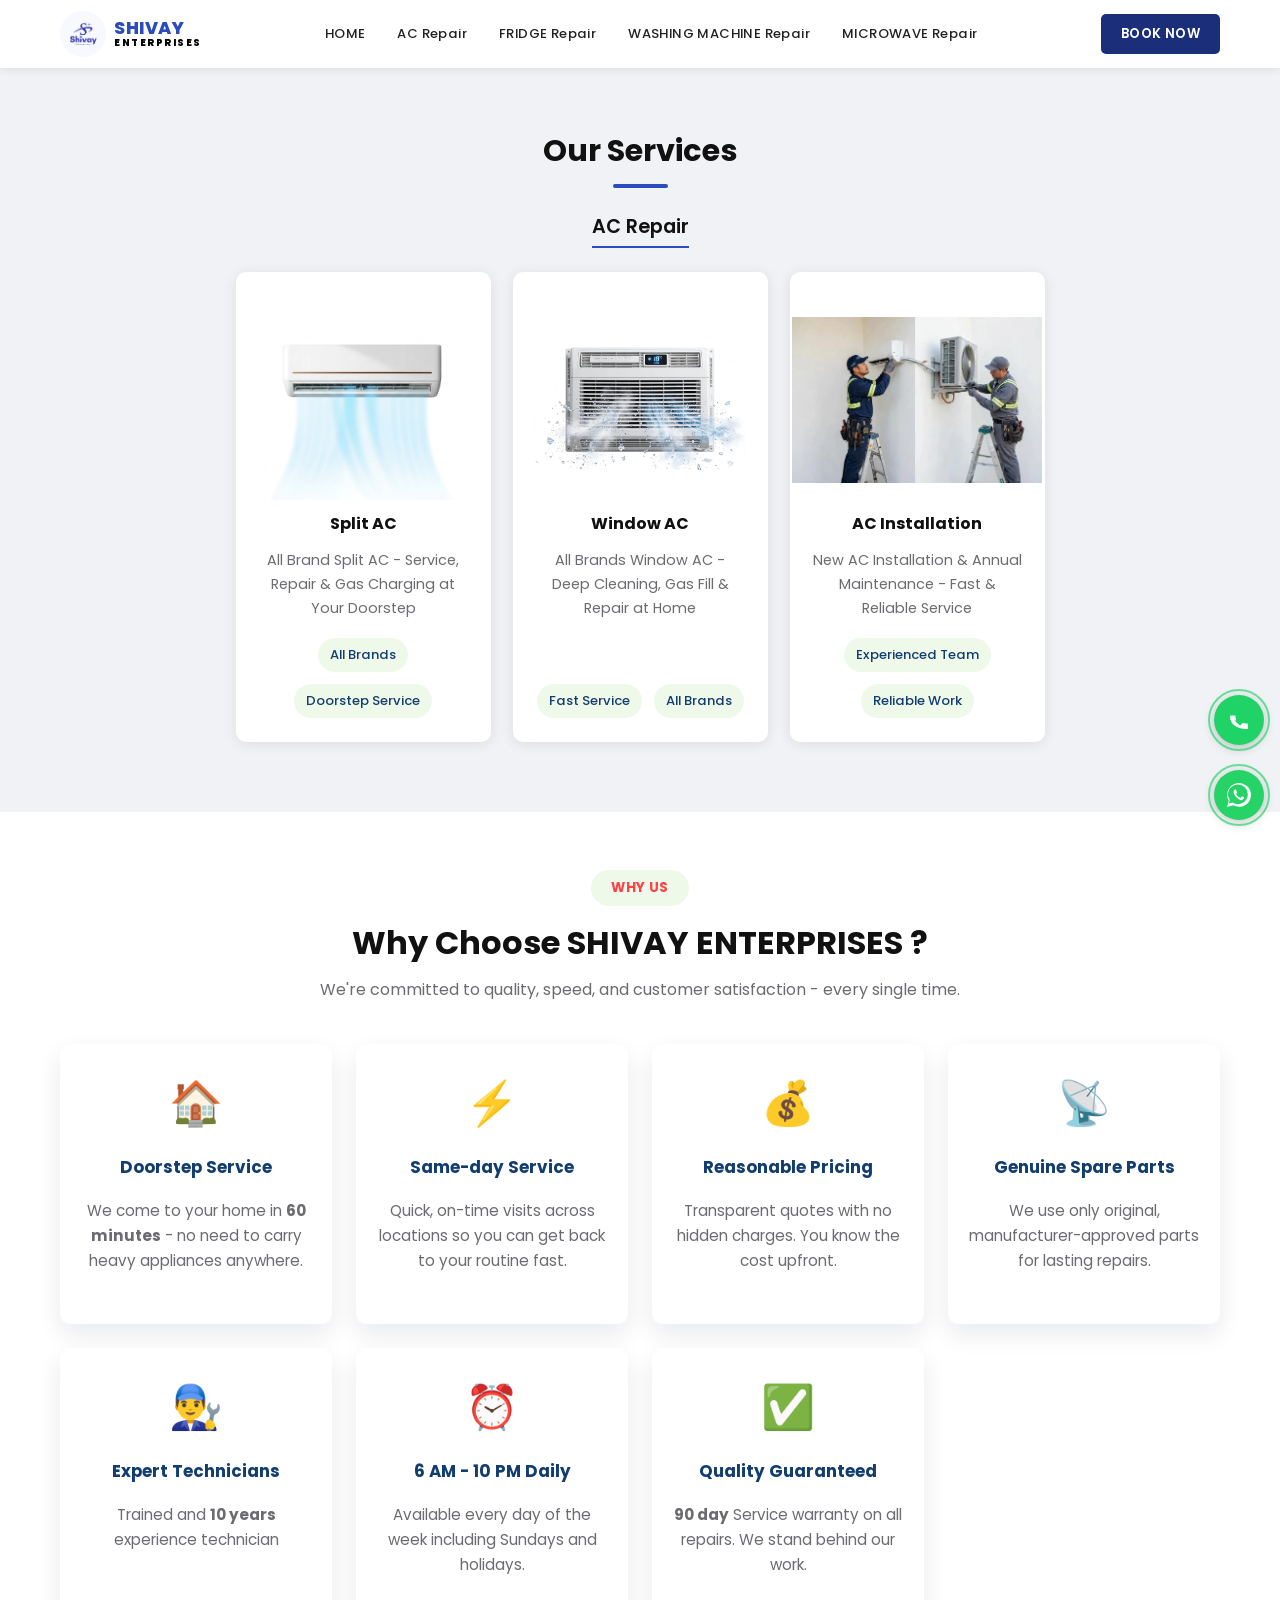
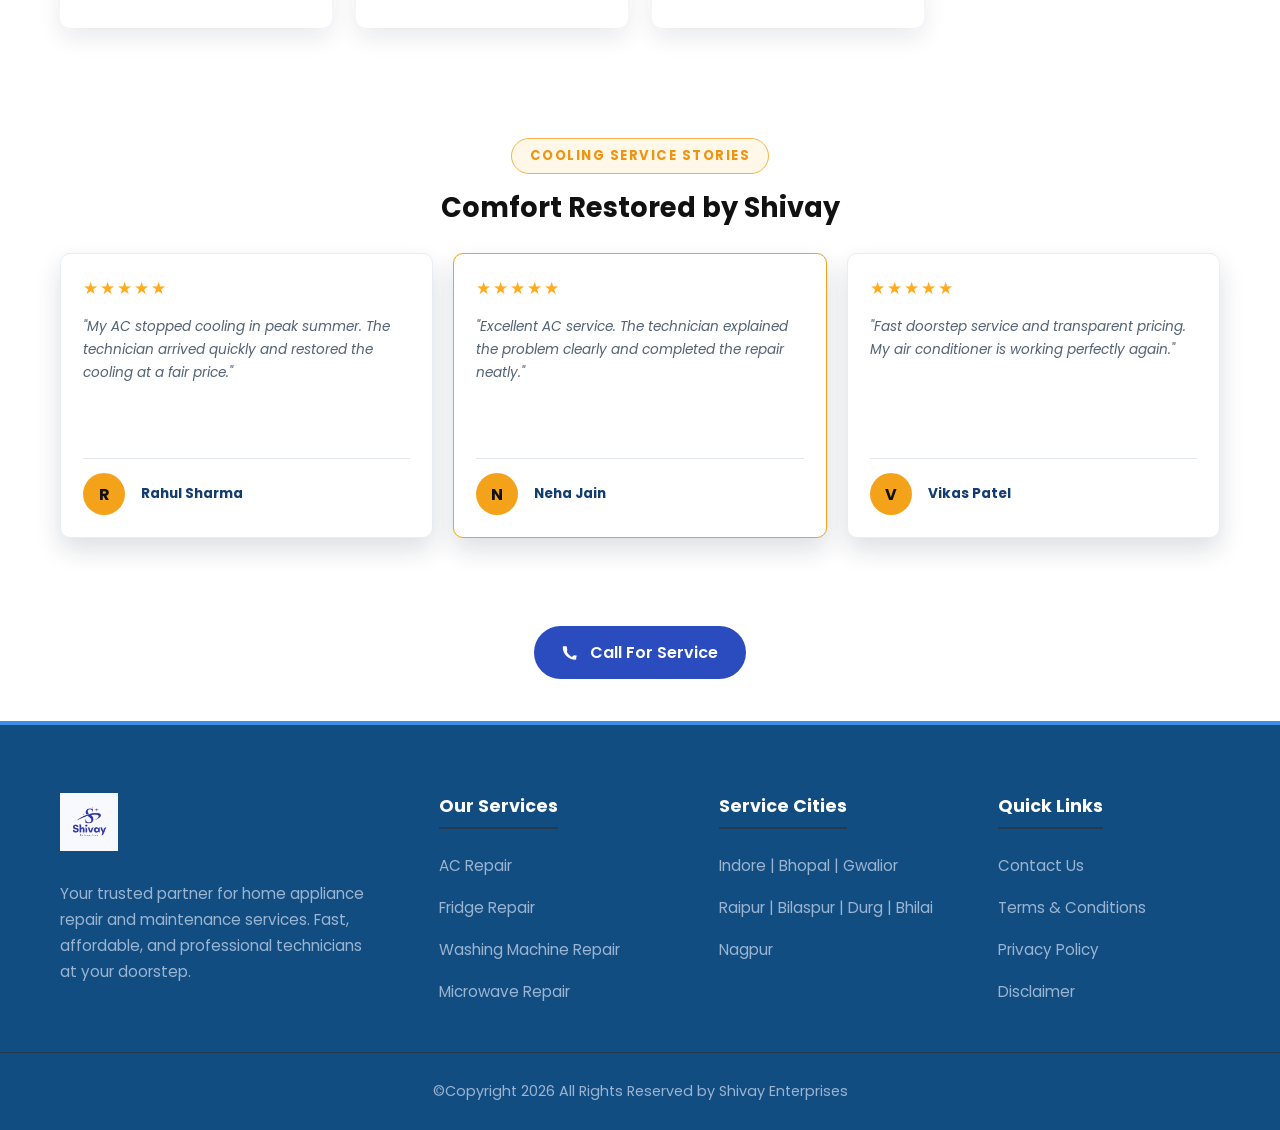
==== commit d2142276: "add same-day service feature to multiple pages" ====
--- a/ac.html
+++ b/ac.html
@@ -86,6 +86,7 @@
       <p class="why-choose__description">We're committed to quality, speed, and customer satisfaction - every single time.</p>
       <div class="why-choose__grid">
         <article class="feature"><div class="feature__icon">&#127968;</div><h3 class="feature__title">Doorstep Service</h3><p class="feature__text">We come to your home in <strong>60 minutes</strong> - no need to carry heavy appliances anywhere.</p></article>
+        <article class="feature"><div class="feature__icon">&#9889;</div><h3 class="feature__title">Same-day Service</h3><p class="feature__text">Quick, on-time visits across locations so you can get back to your routine fast.</p></article>
         <article class="feature"><div class="feature__icon">&#128176;</div><h3 class="feature__title">Reasonable Pricing</h3><p class="feature__text">Transparent quotes with no hidden charges. You know the cost upfront.</p></article>
         <article class="feature"><div class="feature__icon">&#128225;</div><h3 class="feature__title">Genuine Spare Parts</h3><p class="feature__text">We use only original, manufacturer-approved parts for lasting repairs.</p></article>
         <article class="feature"><div class="feature__icon">&#128104;&#8205;&#128295;</div><h3 class="feature__title">Expert Technicians</h3><p class="feature__text">Trained and <strong>10 years</strong> experience technician</p></article>
--- a/css/style.css
+++ b/css/style.css
@@ -696,6 +696,18 @@
   fill: #fff;
 }
 
+.floating-btn--whatsapp svg {
+  display: none;
+}
+
+.floating-btn--whatsapp::after {
+  content: '';
+  width: 24px;
+  height: 24px;
+  display: block;
+  background: url("data:image/svg+xml,%3Csvg xmlns='http://www.w3.org/2000/svg' viewBox='0 0 24 24'%3E%3Cpath fill='%23fff' d='M17.472 14.382c-.297-.149-1.758-.867-2.03-.967-.273-.099-.471-.148-.67.15-.197.297-.767.966-.94 1.164-.173.199-.347.223-.644.075-.297-.15-1.255-.463-2.39-1.475-.883-.788-1.48-1.761-1.653-2.059-.173-.297-.018-.458.13-.606.134-.133.298-.347.446-.52.149-.198.198-.298.298-.497.099-.198.05-.371-.025-.52-.075-.149-.669-1.612-.916-2.207-.242-.579-.487-.5-.669-.51-.198 0-.52.074-.792.372-.272.297-1.04 1.016-1.04 2.479 0 1.462 1.065 2.875 1.213 3.074.149.198 2.096 3.2 5.077 4.487.709.306 1.262.489 1.871.118.571-.085 1.758-.719 2.006-1.413.248-.694.248-1.289.173-1.413-.074-.124-.272-.198-.57-.347m-5.421 7.403h-.004a9.87 9.87 0 01-5.031-1.378l-.361-.214-3.741.982.998-3.648-.235-.374a9.86 9.86 0 01-1.51-5.26c.001-5.45 4.436-9.884 9.888-9.884 2.64 0 5.122 1.03 6.988 2.898a9.825 9.825 0 012.893 6.994c-.003 5.45-4.437 9.884-9.885 9.884m8.413-18.297A11.815 11.815 0 0012.05 0C5.495 0 .16 5.335.157 11.892c0 2.096.547 4.142 1.588 5.945L.057 24l6.305-1.654a11.882 11.882 0 005.683 1.448h.005c6.554 0 11.89-5.335 11.893-11.893a11.821 11.821 0 00-3.48-8.413z'/%3E%3C/svg%3E") center / contain no-repeat;
+}
+
 @keyframes floating-icon-bob {
   0%, 100% { transform: translateY(0); }
   50% { transform: translateY(-5px); }
@@ -738,8 +750,8 @@
   }
 
   .service-card__img-wrap {
-    width: 250px;
-    height: 200px;
+    width: 200px;
+    height: 160px;
   }
 }
 
--- a/css/ac.css
+++ b/css/ac.css
@@ -159,8 +159,8 @@
   }
 
   .wm-card__image-wrap {
-    width: 250px;
-    height: 200px;
+    width: 200px;
+    height: 160px;
   }
 }
 
@@ -185,8 +185,8 @@
   }
 
   .wm-card__image-wrap {
-    width: 250px;
-    height: 200px;
+    width: 200px;
+    height: 160px;
     margin-bottom: 14px;
   }
 
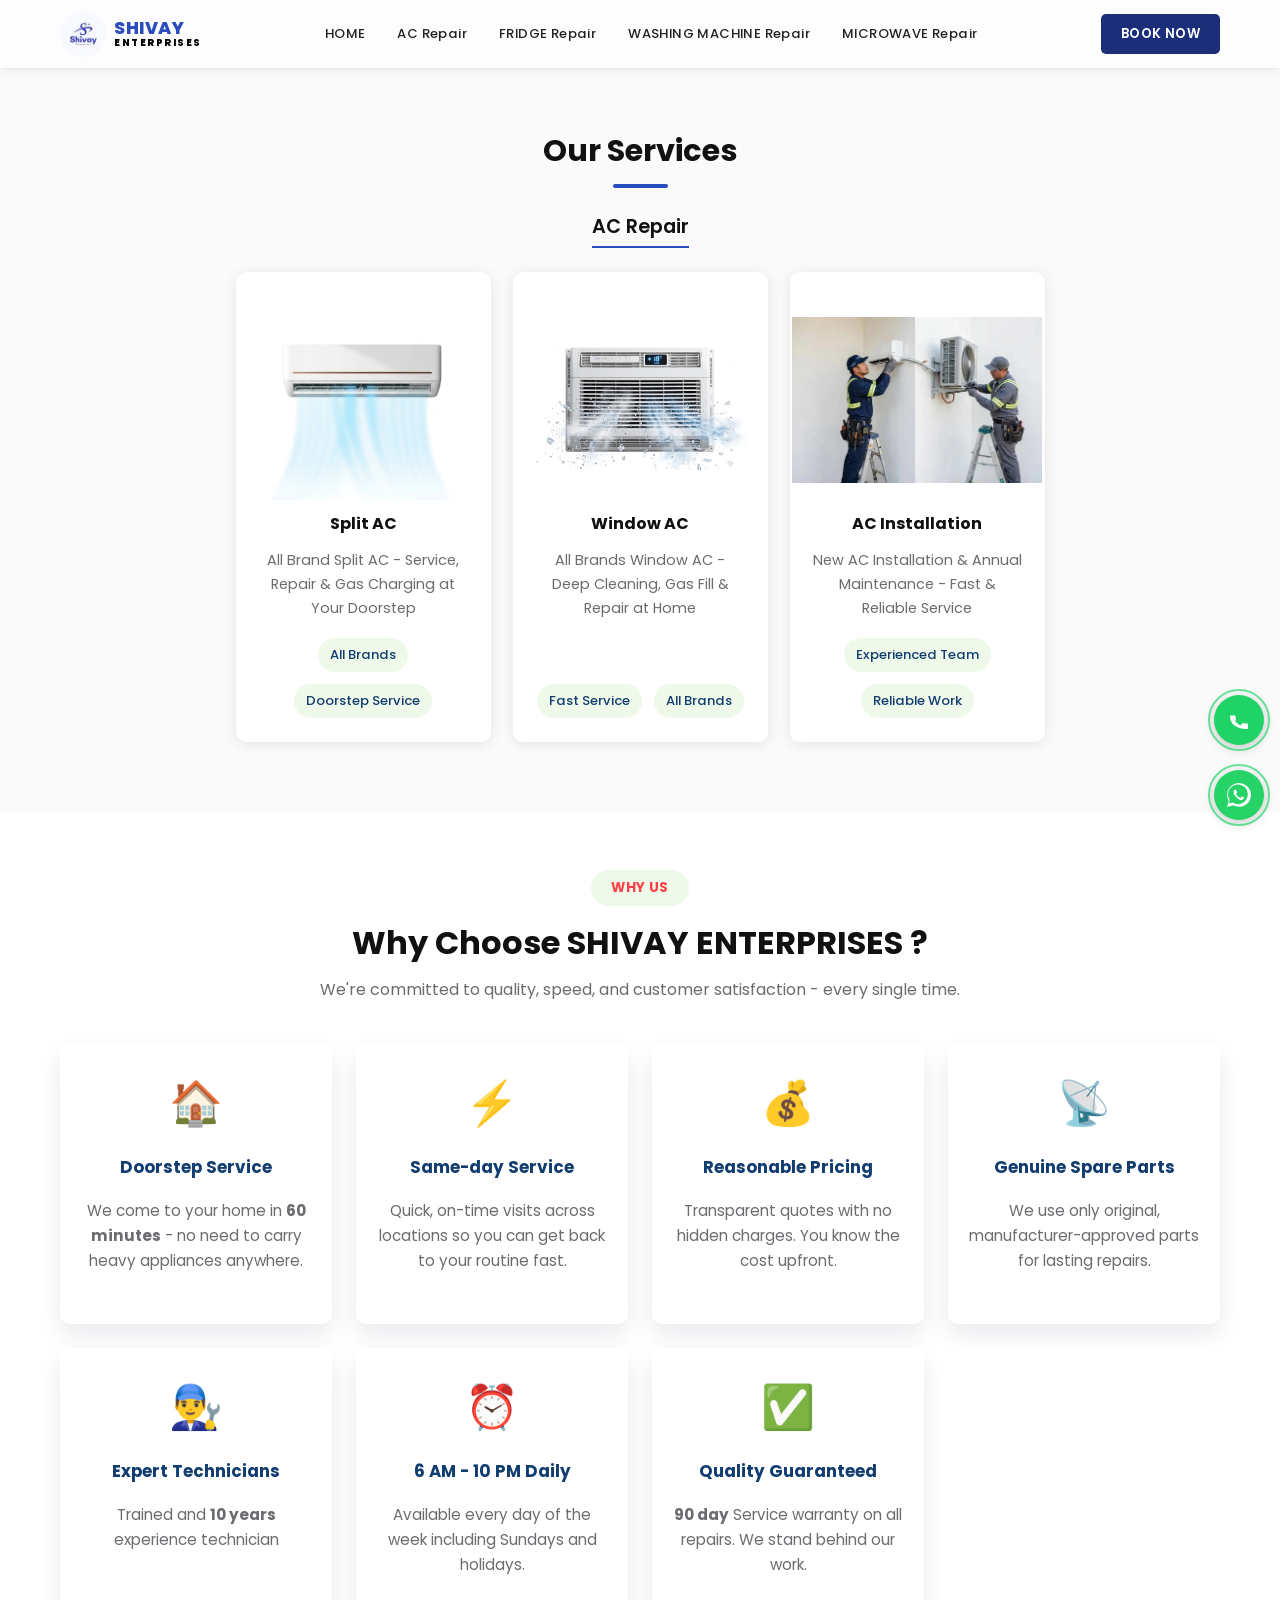
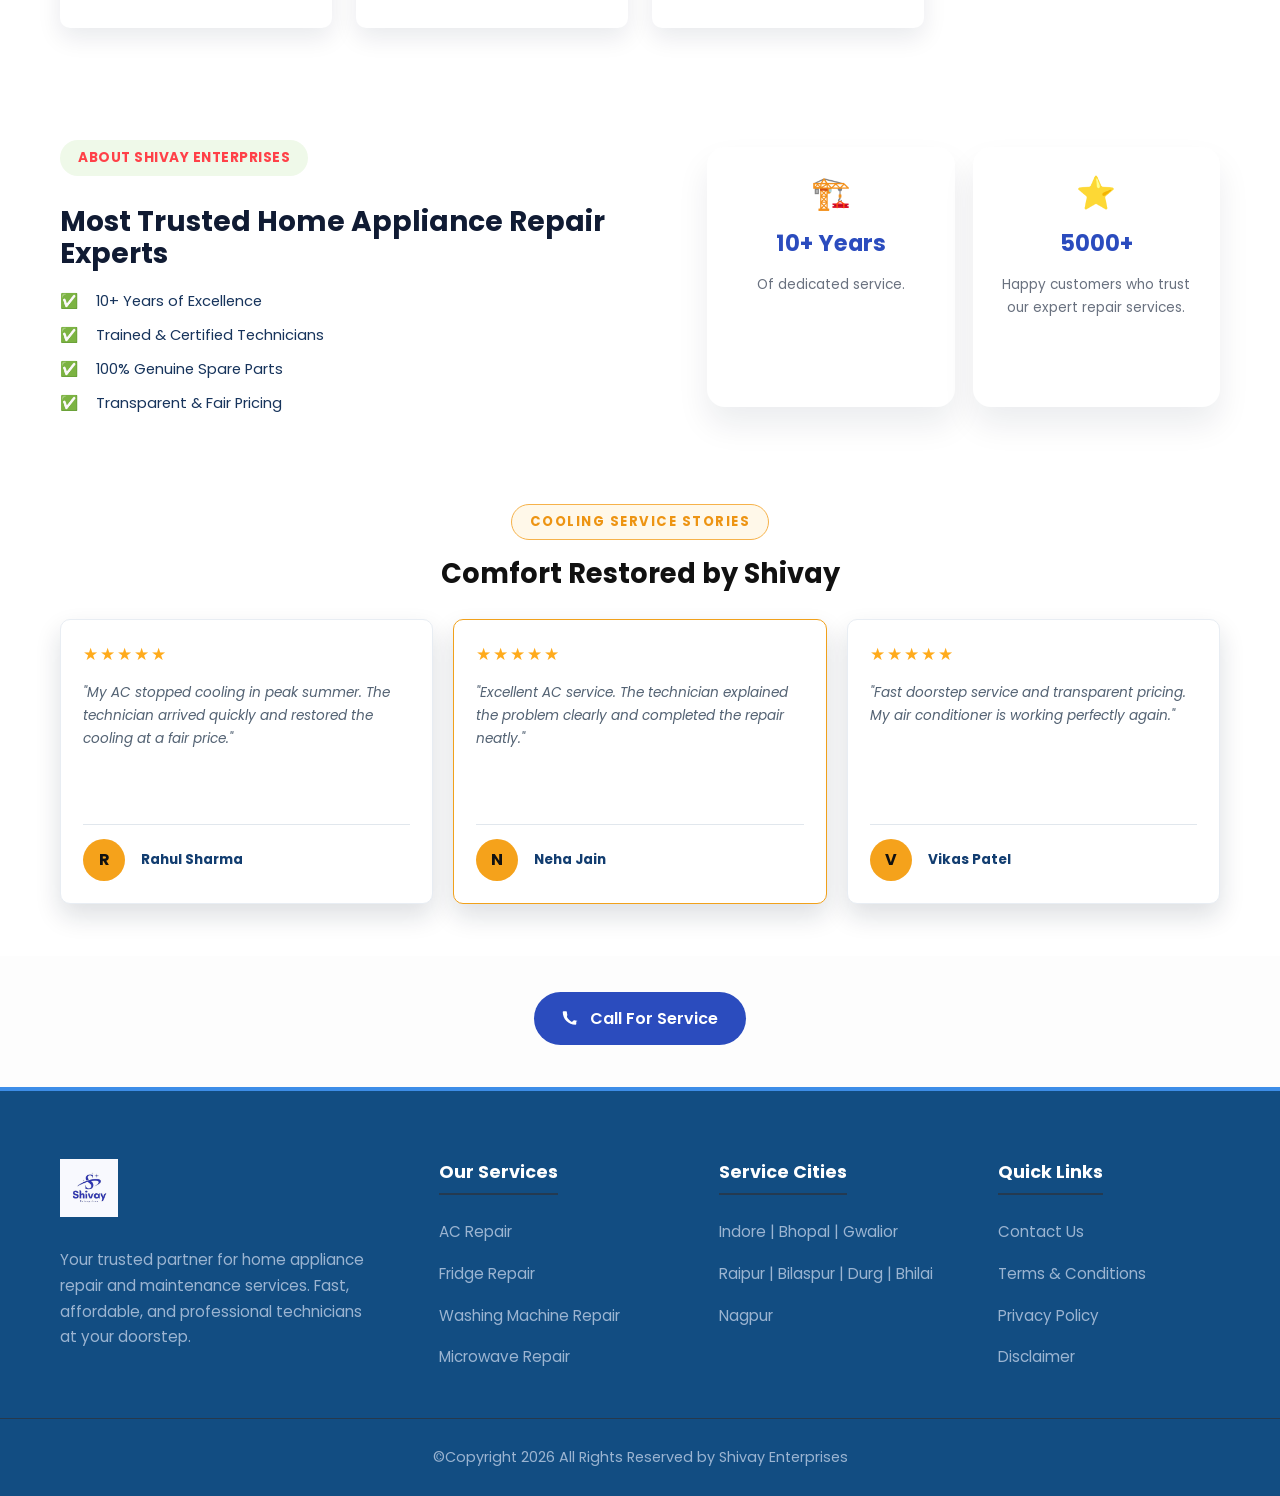
==== commit d6fc0097: "add about section to multiple HTML files and update background colors in CSS" ====
--- a/ac.html
+++ b/ac.html
@@ -96,6 +96,34 @@
     </div>
   </section>
 
+  <section class="about" id="about">
+    <div class="container about__inner">
+      <div class="about__content">
+        <p class="about__eyebrow">ABOUT SHIVAY ENTERPRISES</p>
+        <h2 class="about__title">Most Trusted Home Appliance Repair Experts</h2>
+        <ul class="about__list">
+          <li>✅ <span>10+ Years of Excellence</span></li>
+          <li>✅ <span>Trained &amp; Certified Technicians</span></li>
+          <li>✅ <span>100% Genuine Spare Parts</span></li>
+          <li>✅ <span>Transparent &amp; Fair Pricing</span></li>
+        </ul>
+      </div>
+
+      <div class="about__stats">
+        <div class="about__stat">
+          <div class="about__stat-icon">🏗️</div>
+          <h3>10+ Years</h3>
+          <p>Of dedicated service.</p>
+        </div>
+        <div class="about__stat">
+          <div class="about__stat-icon">⭐</div>
+          <h3>5000+</h3>
+          <p>Happy customers who trust our expert repair services.</p>
+        </div>
+      </div>
+    </div>
+  </section>
+
   <section class="reviews" id="reviews">
     <div class="container">
       <p class="reviews__badge">COOLING SERVICE STORIES</p>
--- a/css/style.css
+++ b/css/style.css
@@ -13,7 +13,7 @@
 body {
   font-family: 'Poppins', sans-serif;
   color: #222;
-  background: #fff;
+  background: #fdfdfd;
 }
 
 a {
@@ -39,7 +39,7 @@
   position: sticky;
   top: 0;
   z-index: 1000;
-  background: #fff;
+  background: #fdfdfd;
   box-shadow: 0 2px 8px rgba(0,0,0,0.08);
 }
 
@@ -224,7 +224,7 @@
    SERVICES SECTION
 ======================== */
 .services {
-  background: #f0f2f6;
+  background: #fafafa;
   padding: 60px 0 70px;
 }
 
@@ -300,7 +300,7 @@
    ABOUT SECTION
 ======================== */
 .about {
-  background: #f8fafc;
+  background: #ffffff;
   padding: 46px 0;
 }
 
@@ -742,7 +742,7 @@
   }
 
   .services__grid {
-    gap: 18px;
+    gap: 60px;
   }
 
   .service-card {
@@ -810,7 +810,7 @@
   .services__grid {
     flex-direction: column;
     align-items: center;
-    gap: 18px;
+    gap: 40px;
   }
 
   .service-card {
--- a/css/ac.css
+++ b/css/ac.css
@@ -1,10 +1,10 @@
 * { box-sizing: border-box; margin: 0; padding: 0; }
 html { scroll-behavior: smooth; }
-body { background: #fff; color: #10223e; font-family: 'Poppins', sans-serif; }
+body { background: #fdfdfd; color: #10223e; font-family: 'Poppins', sans-serif; }
 a { color: inherit; text-decoration: none; }
 img { display: block; max-width: 100%; }
 .ac-container { width: min(1160px, calc(100% - 40px)); margin: 0 auto; }
-.ac-header { background: #fff; border-bottom: 1px solid #e9eef4; position: sticky; top: 0; z-index: 10; }
+.ac-header { background: #fdfdfd; border-bottom: 1px solid #e9eef4; position: sticky; top: 0; z-index: 10; }
 .ac-header__inner { align-items: center; display: flex; gap: 26px; min-height: 70px; }
 .ac-logo { align-items: center; color: #124d82; display: flex; font-size: 1rem; font-weight: 800; gap: 10px; letter-spacing: .6px; margin-right: auto; }
 .ac-logo img { border-radius: 50%; height: 42px; object-fit: contain; width: 42px; }
@@ -14,7 +14,7 @@
 .ac-header__call { background: #124d82; color: #fff; font-size: .85rem; padding: 10px 18px; }
 .ac-header__call:hover, .ac-button:hover { transform: translateY(-2px); }
 .washing-machine-page {
-  background: #f0f2f6;
+  background: #fafafa;
   padding: 60px 20px 70px;
 }
 
@@ -151,7 +151,7 @@
 
 @media (max-width: 900px) {
   .washing-machine-page__grid {
-    gap: 18px;
+    gap: 26px;
   }
 
   .wm-card {
@@ -175,7 +175,7 @@
   }
 
   .washing-machine-page__grid {
-    gap: 16px;
+    gap: 40px;
   }
 
   .wm-card {
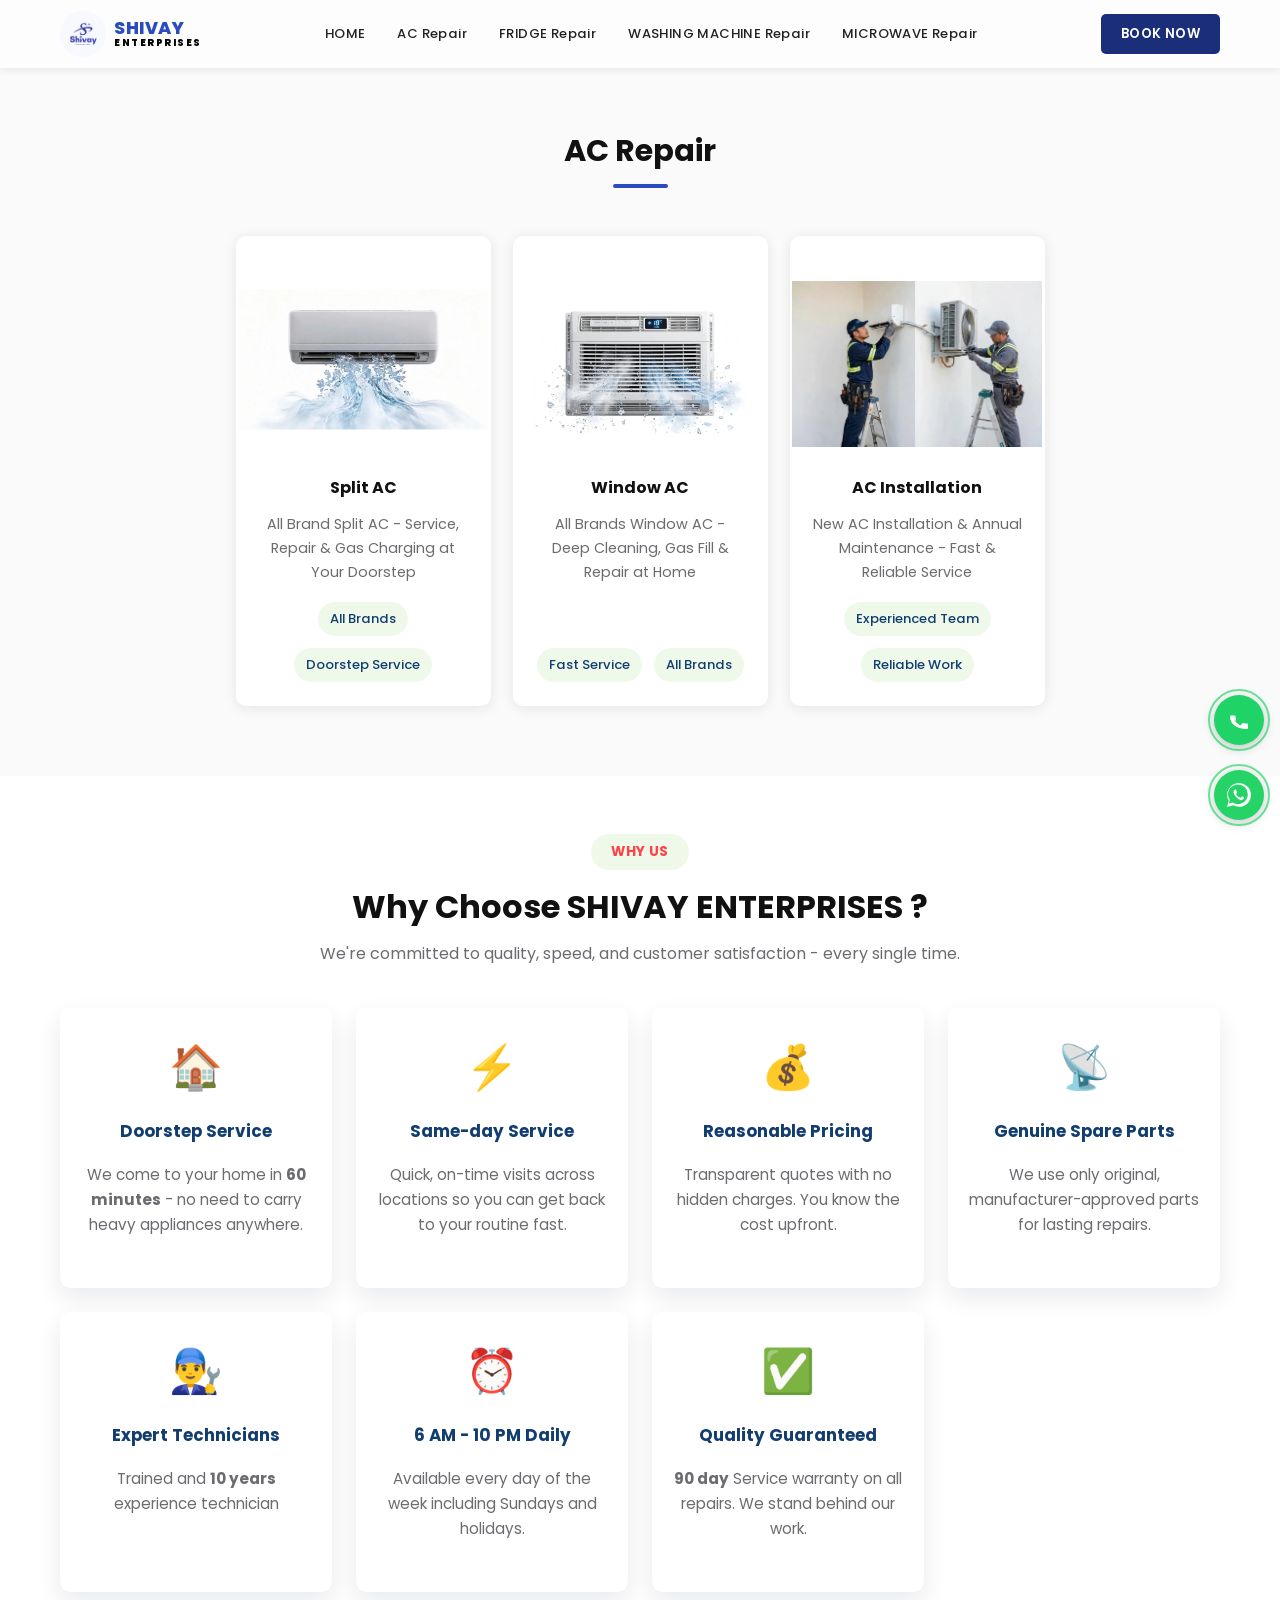
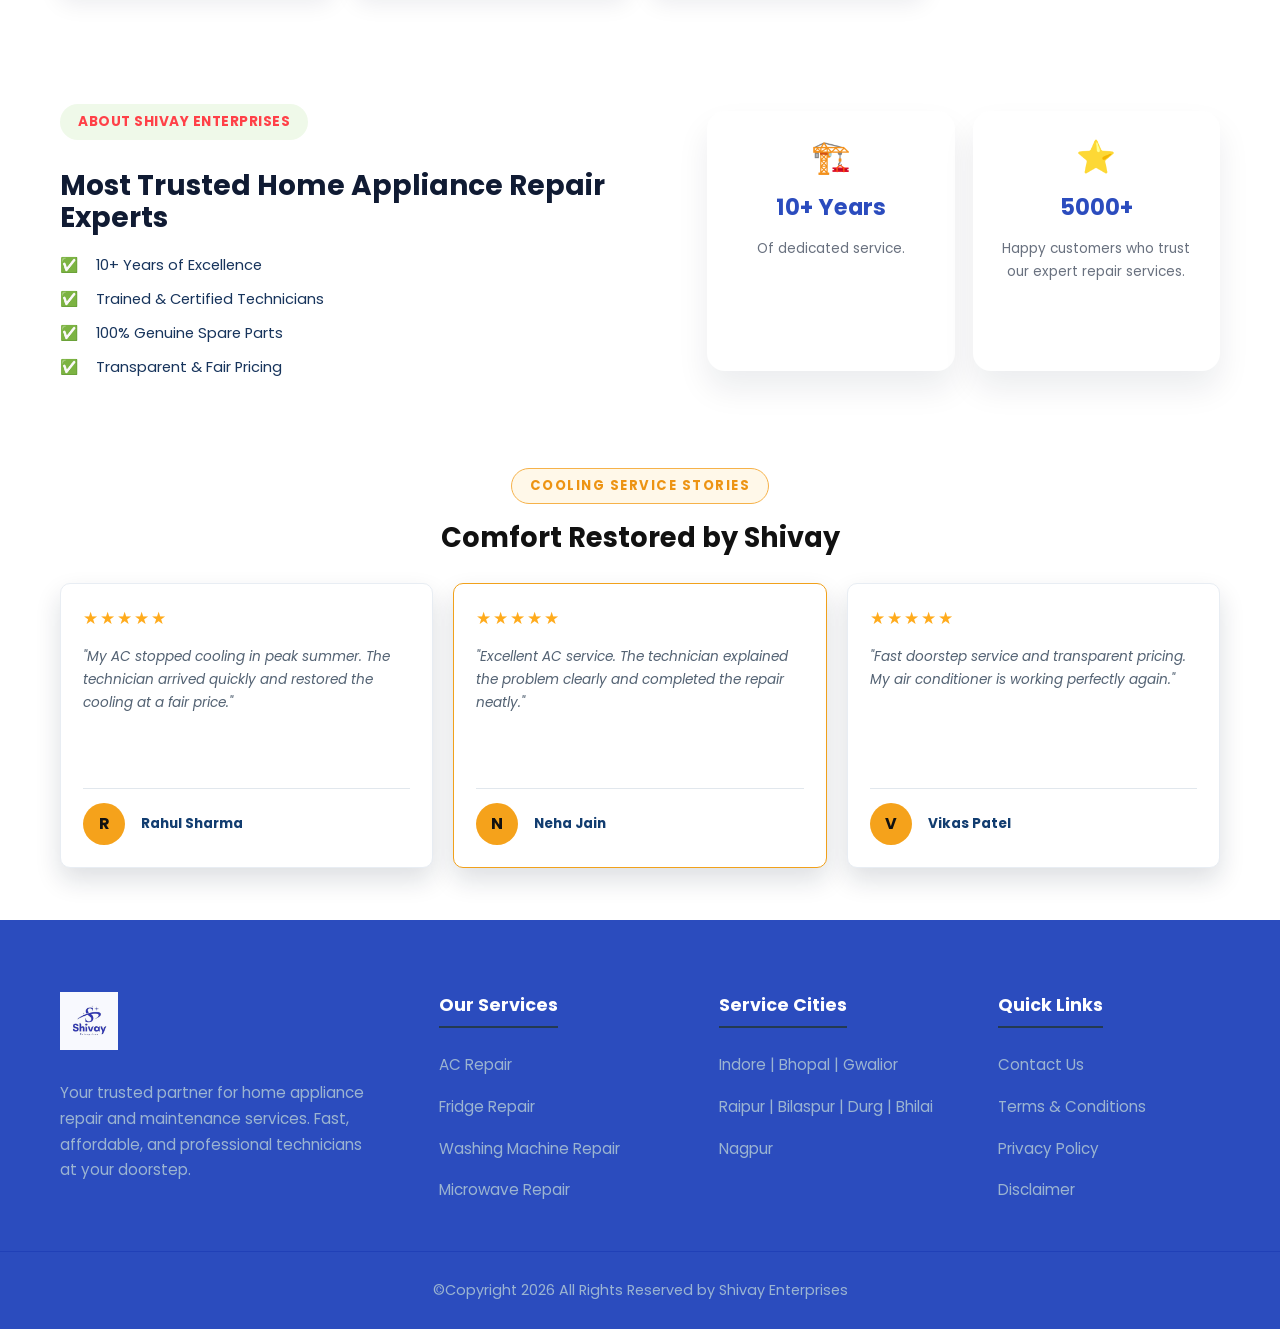
==== commit 3bd1d643: "Update service pages with new titles, images, and contact information" ====
--- a/ac.html
+++ b/ac.html
@@ -50,12 +50,12 @@
 
   <main>
     <section class="washing-machine-page">
-      <h1 class="section-title">Our Services</h1>
+      <h1 class="section-title">AC Repair</h1>
       <div class="section-line"></div>
-      <p class="ac-service-label">AC Repair</p>
+      
       <div class="washing-machine-page__grid">
         <article class="wm-card">
-          <div class="wm-card__image-wrap"><img src="images/ac.png" alt="Split AC repair" /></div>
+          <div class="wm-card__image-wrap"><img src="images/4a3a0180-b542-4fbc-876c-a8bc20aa5d78.jpg" alt="Split AC repair" /></div>
           <h2>Split AC</h2>
           <p>All Brand Split AC - Service, Repair &amp; Gas Charging at Your Doorstep</p>
           <div class="wm-card__tags"><span>All Brands</span><span>Doorstep Service</span></div>
@@ -148,9 +148,9 @@
     </div>
   </section>
 
-  <div class="washing-machine-page__cta">
+  <!-- <div class="washing-machine-page__cta">
     <a href="tel:+919039470978" class="washing-machine-page__button"><svg viewBox="0 0 24 24" aria-hidden="true"><path d="M6.62 10.79c1.44 2.83 3.76 5.14 6.59 6.59l2.2-2.2c.27-.27.67-.36 1.02-.24 1.12.37 2.33.57 3.57.57.55 0 1 .45-1 1V20c0 .55-.45 1-1 1-9.39 0-17-7.61-17-17 0-.55.45-1 1-1h3.5c.55 0 1 .45 1 1 0 1.25.2 2.45.57 3.57.11.35.03.74-.25 1.02z"/></svg>Call For Service</a>
-  </div>
+  </div> -->
 
   <section class="contact" id="contact">
     <div class="container">
--- a/css/style.css
+++ b/css/style.css
@@ -553,8 +553,8 @@
    CONTACT SECTION
 ======================== */
 .contact {
-  background: #124d82;
-  border-top: 4px solid #3d8de8;
+  background: #2b4cbe;
+  border-top: 4px solid #2b4cbe;
   padding: 68px 0 48px;
 }
 
@@ -621,8 +621,8 @@
    FOOTER
 ======================== */
 .footer {
-  background: #124d82;
-  border-top: 1px solid #26394c;
+  background: #2b4cbe;
+  border-top: 1px solid #2040b7;
   padding: 28px 0;
   text-align: center;
 }
@@ -836,7 +836,7 @@
   }
 
   .section-title {
-    font-size: 1.6rem;
+    font-size: 2rem;
   }
 
   .reviews {
@@ -876,7 +876,7 @@
   }
 
   .section-title {
-    font-size: 1.4rem;
-  }
-
-}
+    font-size: 2rem;
+  }
+
+}
--- a/css/ac.css
+++ b/css/ac.css
@@ -159,6 +159,11 @@
   }
 
   .wm-card__image-wrap {
+    width: 240px;
+    height: 200px;
+  }
+
+  .ac-service-grid .wm-card:nth-child(3) .wm-card__image-wrap {
     width: 200px;
     height: 160px;
   }
@@ -170,7 +175,7 @@
   }
 
   .washing-machine-page__title {
-    font-size: 1.6rem;
+    font-size: 2rem;
     margin-bottom: 36px;
   }
 
@@ -185,14 +190,19 @@
   }
 
   .wm-card__image-wrap {
-    width: 200px;
-    height: 160px;
+    width: 270px;
+    height: 240px;
     margin-bottom: 14px;
   }
 
   .wm-card__image-wrap img {
     width: 100%;
     height: 100%;
+  }
+
+  .ac-service-grid .wm-card:nth-child(3) .wm-card__image-wrap {
+    width: 200px;
+    height: 160px;
   }
 
   .wm-card h2 {
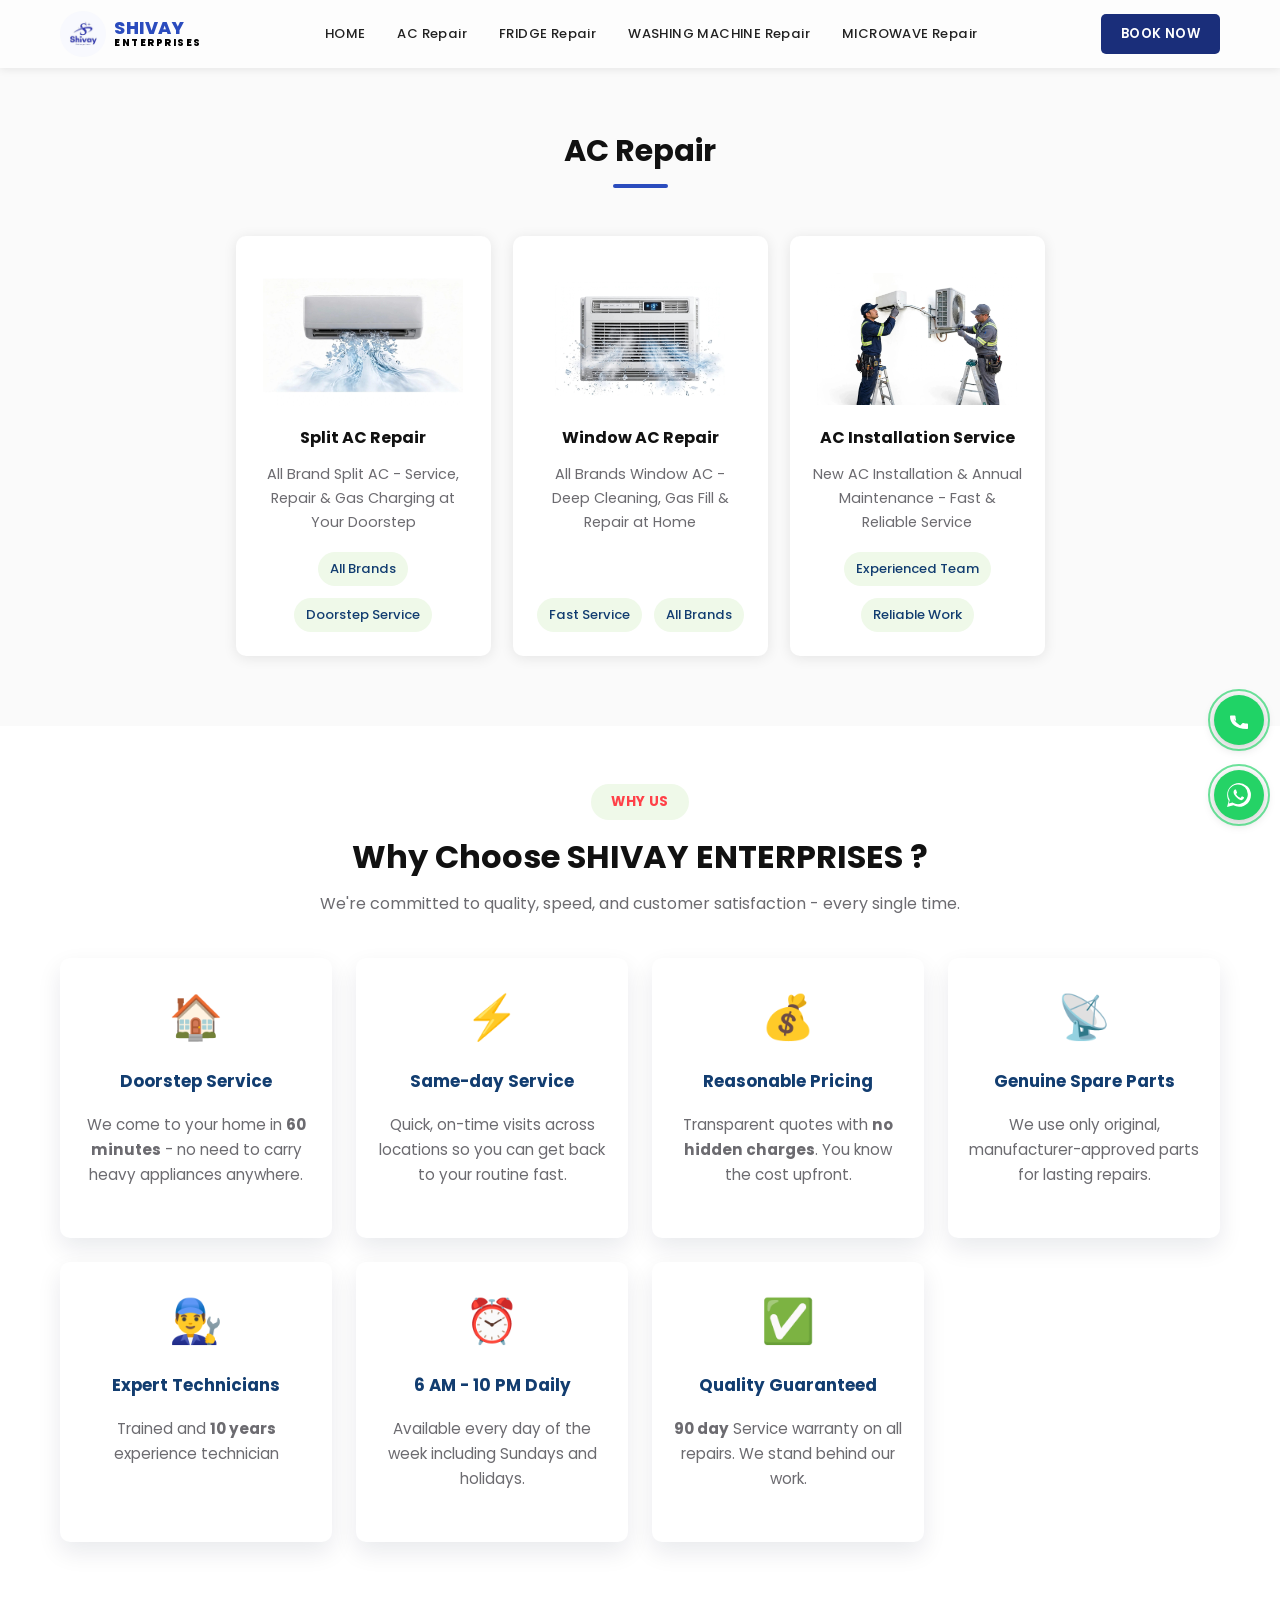
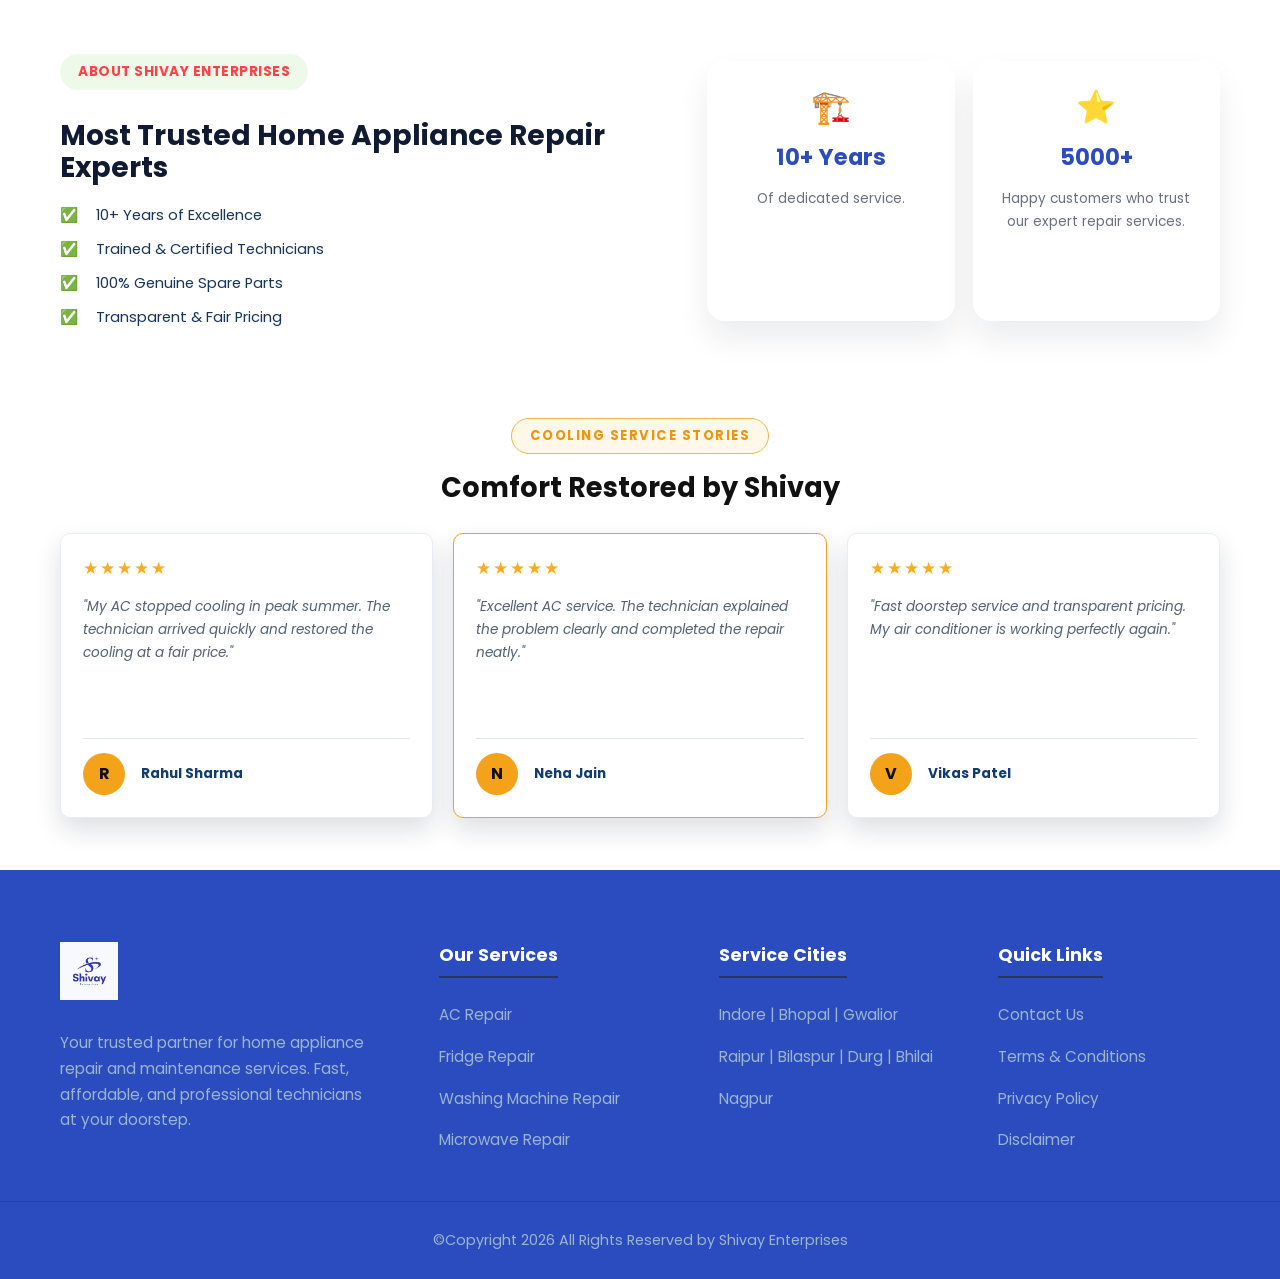
==== commit e7cc29ea: "Refactor code structure for improved readability and maintainability" ====
--- a/ac.html
+++ b/ac.html
@@ -3,6 +3,8 @@
 <head>
   <meta charset="UTF-8" />
   <meta name="viewport" content="width=device-width, initial-scale=1.0" />
+  <link rel="icon" type="image/jpeg" href="images/logo.jpg?v=2" />
+  <link rel="shortcut icon" href="images/logo.jpg?v=2" />
   <meta name="description" content="Professional AC repair, service, installation, and maintenance by Shivay Enterprises." />
   <title>AC Repair Service | Shivay Enterprises</title>
   <link rel="preconnect" href="https://fonts.googleapis.com" />
@@ -56,19 +58,19 @@
       <div class="washing-machine-page__grid">
         <article class="wm-card">
           <div class="wm-card__image-wrap"><img src="images/4a3a0180-b542-4fbc-876c-a8bc20aa5d78.jpg" alt="Split AC repair" /></div>
-          <h2>Split AC</h2>
+          <h2>Split AC Repair</h2>
           <p>All Brand Split AC - Service, Repair &amp; Gas Charging at Your Doorstep</p>
           <div class="wm-card__tags"><span>All Brands</span><span>Doorstep Service</span></div>
         </article>
         <article class="wm-card">
           <div class="wm-card__image-wrap"><img src="images/640deec1-3bff-4956-a9e1-66981f9d1382.jpg" alt="Window AC repair" /></div>
-          <h2>Window AC</h2>
+          <h2>Window AC Repair</h2>
           <p>All Brands Window AC - Deep Cleaning, Gas Fill &amp; Repair at Home</p>
           <div class="wm-card__tags"><span>Fast Service</span><span>All Brands</span></div>
         </article>
         <article class="wm-card">
-          <div class="wm-card__image-wrap"><img src="images/aa50a046-f941-4d55-bd21-cc56833b558d.jpg" alt="AC installation technician" /></div>
-          <h2>AC Installation</h2>
+          <div class="wm-card__image-wrap"><img src="images/65cad39a-9f08-4026-a522-1253c999931c.jpg" alt="AC installation technician" /></div>
+          <h2>AC Installation Service</h2>
           <p>New AC Installation &amp; Annual Maintenance - Fast &amp; Reliable Service</p>
           <div class="wm-card__tags"><span>Experienced Team</span><span>Reliable Work</span></div>
         </article>
@@ -87,7 +89,7 @@
       <div class="why-choose__grid">
         <article class="feature"><div class="feature__icon">&#127968;</div><h3 class="feature__title">Doorstep Service</h3><p class="feature__text">We come to your home in <strong>60 minutes</strong> - no need to carry heavy appliances anywhere.</p></article>
         <article class="feature"><div class="feature__icon">&#9889;</div><h3 class="feature__title">Same-day Service</h3><p class="feature__text">Quick, on-time visits across locations so you can get back to your routine fast.</p></article>
-        <article class="feature"><div class="feature__icon">&#128176;</div><h3 class="feature__title">Reasonable Pricing</h3><p class="feature__text">Transparent quotes with no hidden charges. You know the cost upfront.</p></article>
+        <article class="feature"><div class="feature__icon">&#128176;</div><h3 class="feature__title">Reasonable Pricing</h3><p class="feature__text">Transparent quotes with <strong>no hidden charges</strong>. You know the cost upfront.</p></article>
         <article class="feature"><div class="feature__icon">&#128225;</div><h3 class="feature__title">Genuine Spare Parts</h3><p class="feature__text">We use only original, manufacturer-approved parts for lasting repairs.</p></article>
         <article class="feature"><div class="feature__icon">&#128104;&#8205;&#128295;</div><h3 class="feature__title">Expert Technicians</h3><p class="feature__text">Trained and <strong>10 years</strong> experience technician</p></article>
         <article class="feature"><div class="feature__icon">&#9200;</div><h3 class="feature__title">6 AM - 10 PM Daily</h3><p class="feature__text">Available every day of the week including Sundays and holidays.</p></article>
--- a/css/style.css
+++ b/css/style.css
@@ -593,6 +593,10 @@
 
 .contact__brand p {
   max-width: 410px;
+}
+
+.contact__brand strong {
+  color: #fff;
 }
 
 .contact__column {
--- a/css/ac.css
+++ b/css/ac.css
@@ -70,8 +70,8 @@
 }
 
 .wm-card__image-wrap {
-  width: 250px;
-  height: 200px;
+  width: 200px;
+  height: 150px;
   display: flex;
   align-items: center;
   justify-content: center;
@@ -149,7 +149,7 @@
   fill: #fff;
 }
 
-@media (max-width: 900px) {
+@media (max-width: 1000px) {
   .washing-machine-page__grid {
     gap: 26px;
   }
@@ -159,13 +159,13 @@
   }
 
   .wm-card__image-wrap {
+    width: 210px;
+    height: 165px;
+  }
+
+  .ac-service-grid .wm-card:nth-child(3) .wm-card__image-wrap {
     width: 240px;
     height: 200px;
-  }
-
-  .ac-service-grid .wm-card:nth-child(3) .wm-card__image-wrap {
-    width: 200px;
-    height: 160px;
   }
 }
 
@@ -190,8 +190,8 @@
   }
 
   .wm-card__image-wrap {
-    width: 270px;
-    height: 240px;
+    width: 230px;
+    height: 180px;
     margin-bottom: 14px;
   }
 
@@ -201,8 +201,9 @@
   }
 
   .ac-service-grid .wm-card:nth-child(3) .wm-card__image-wrap {
-    width: 200px;
-    height: 160px;
+    width: 100%;
+    max-width: 300px;
+    height: 220px;
   }
 
   .wm-card h2 {
